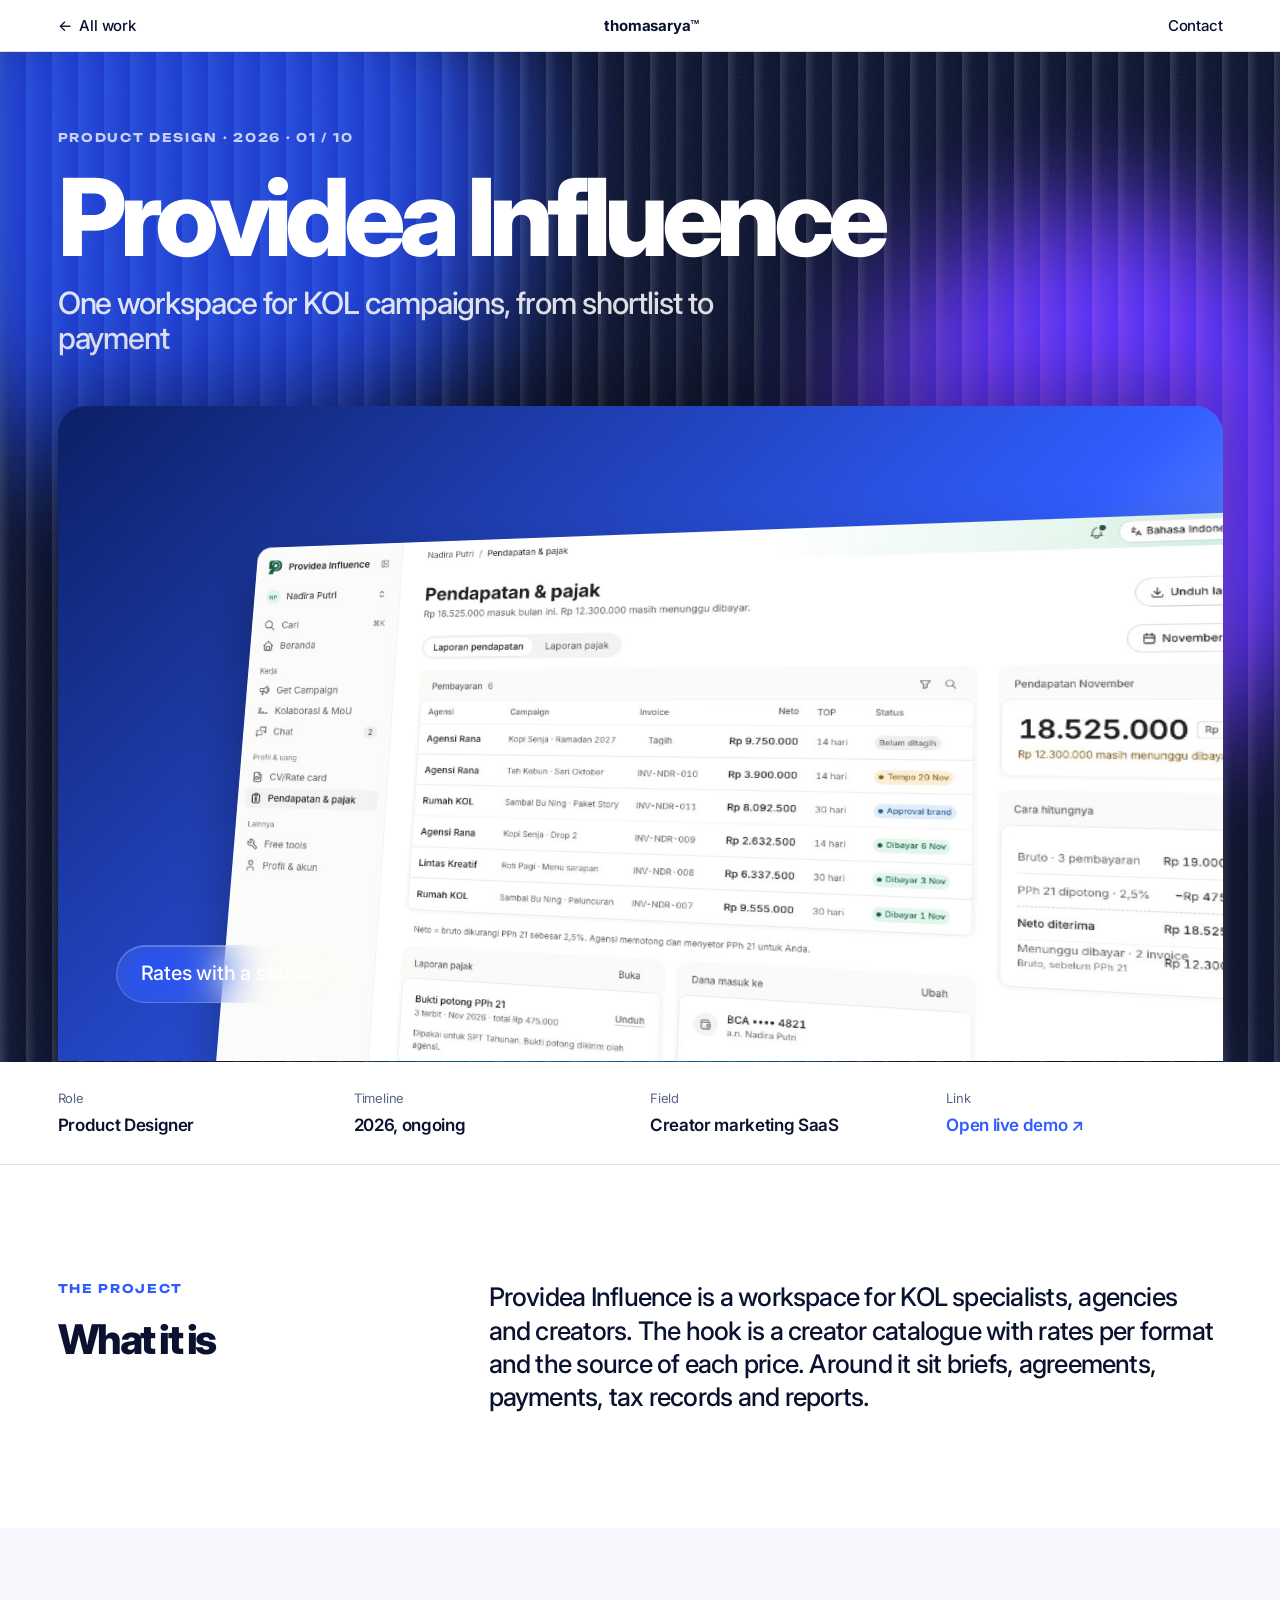
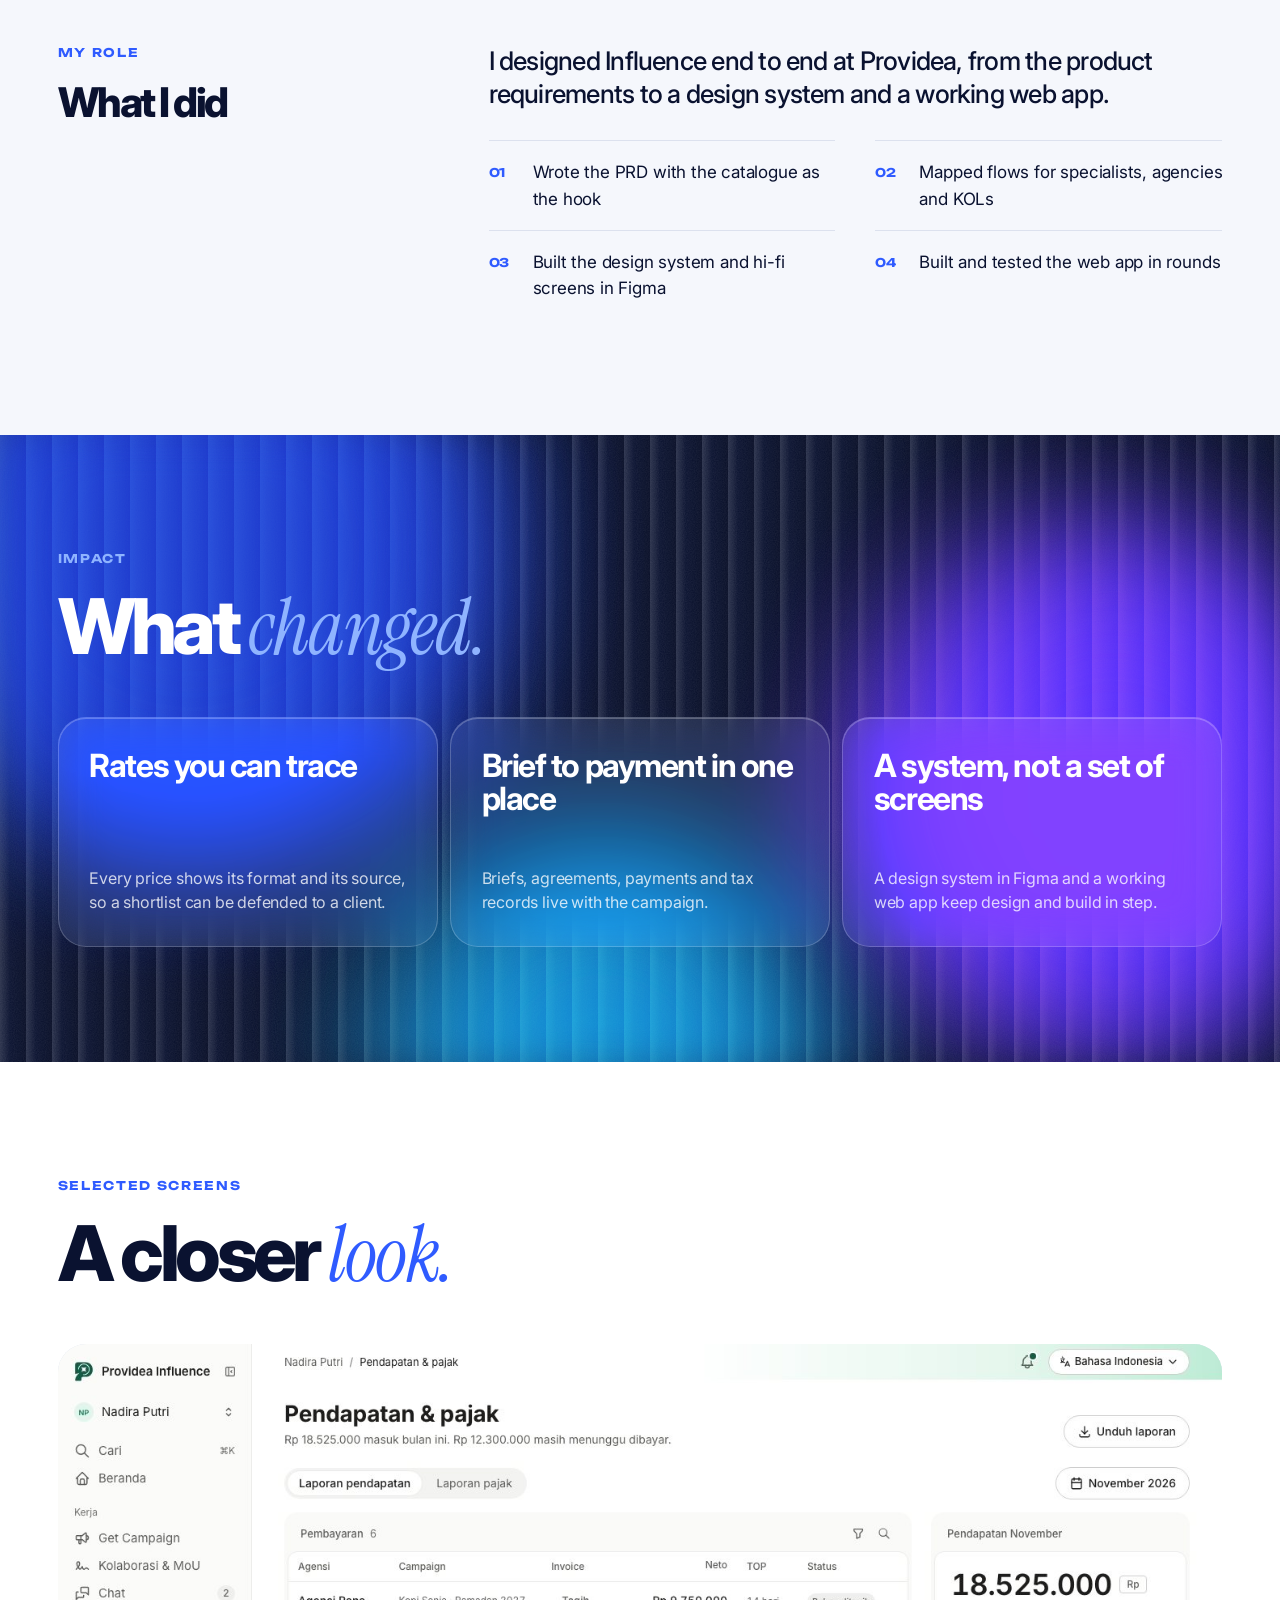
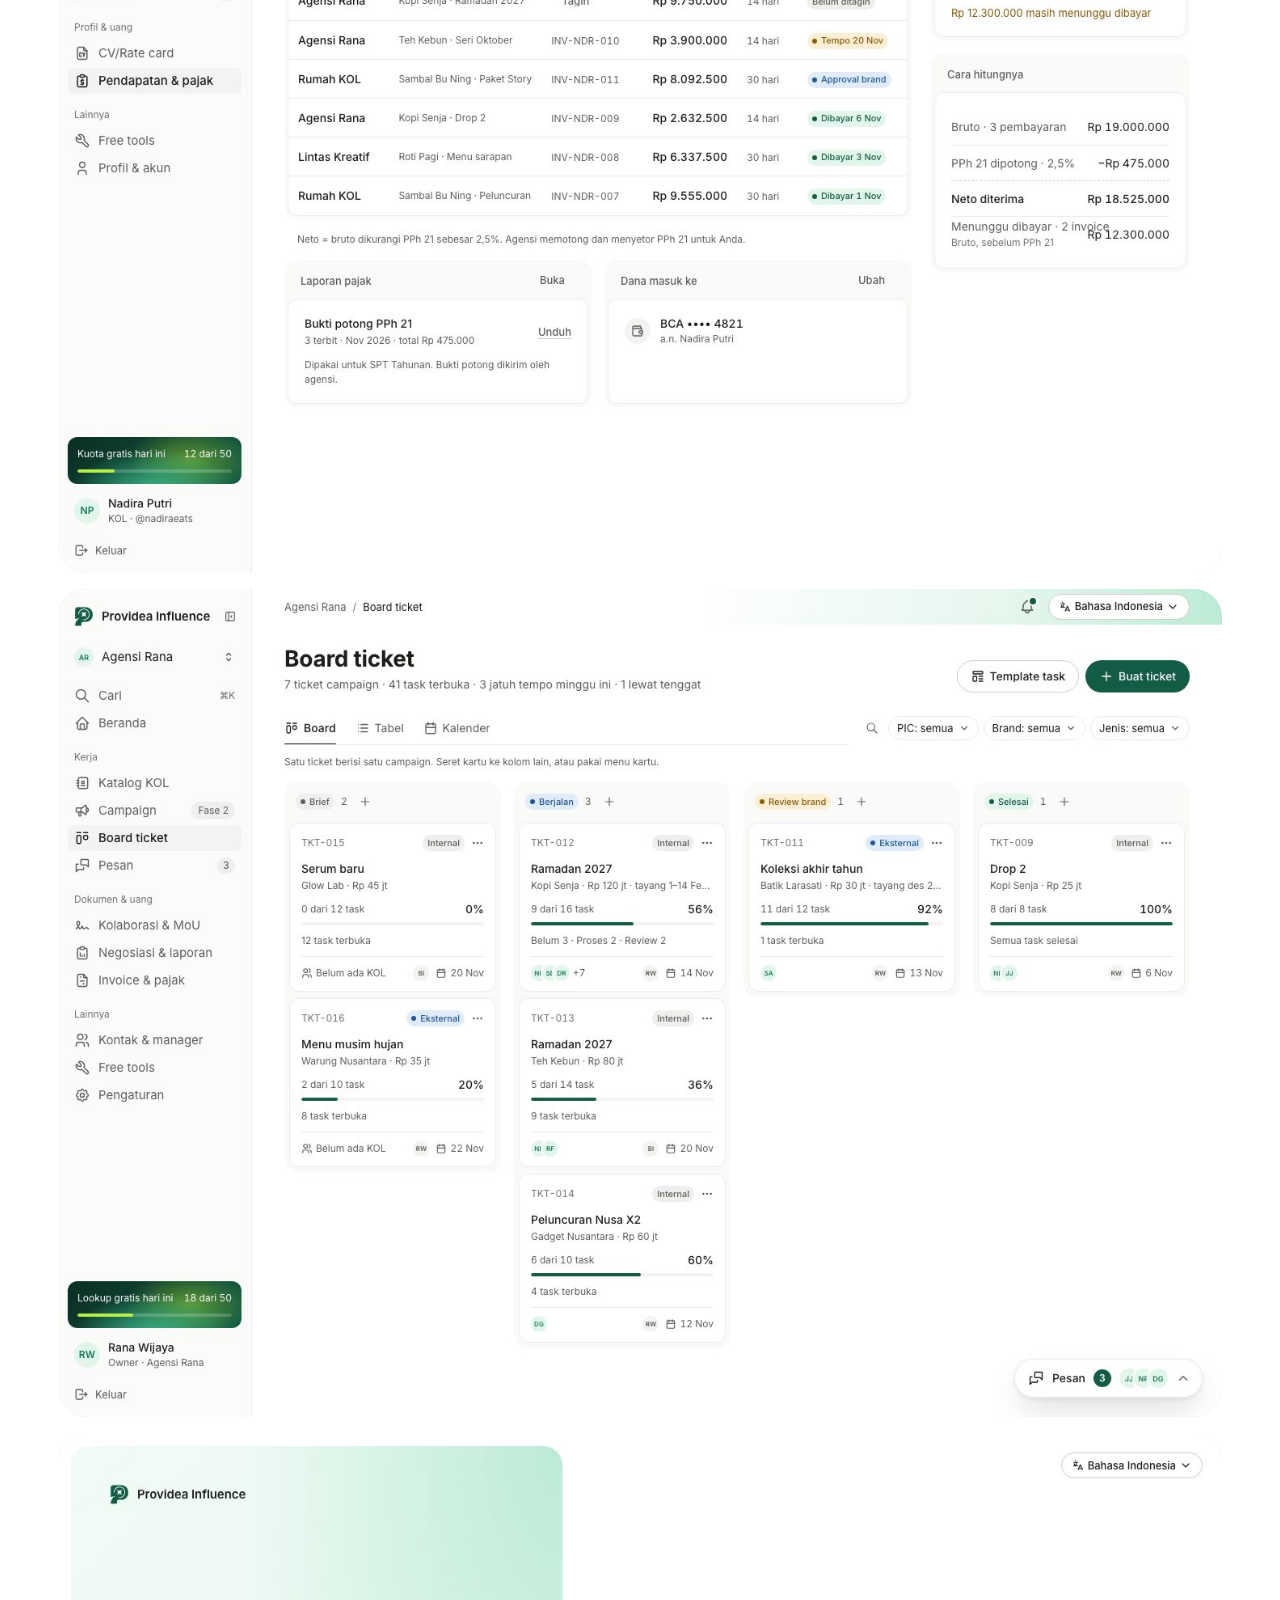
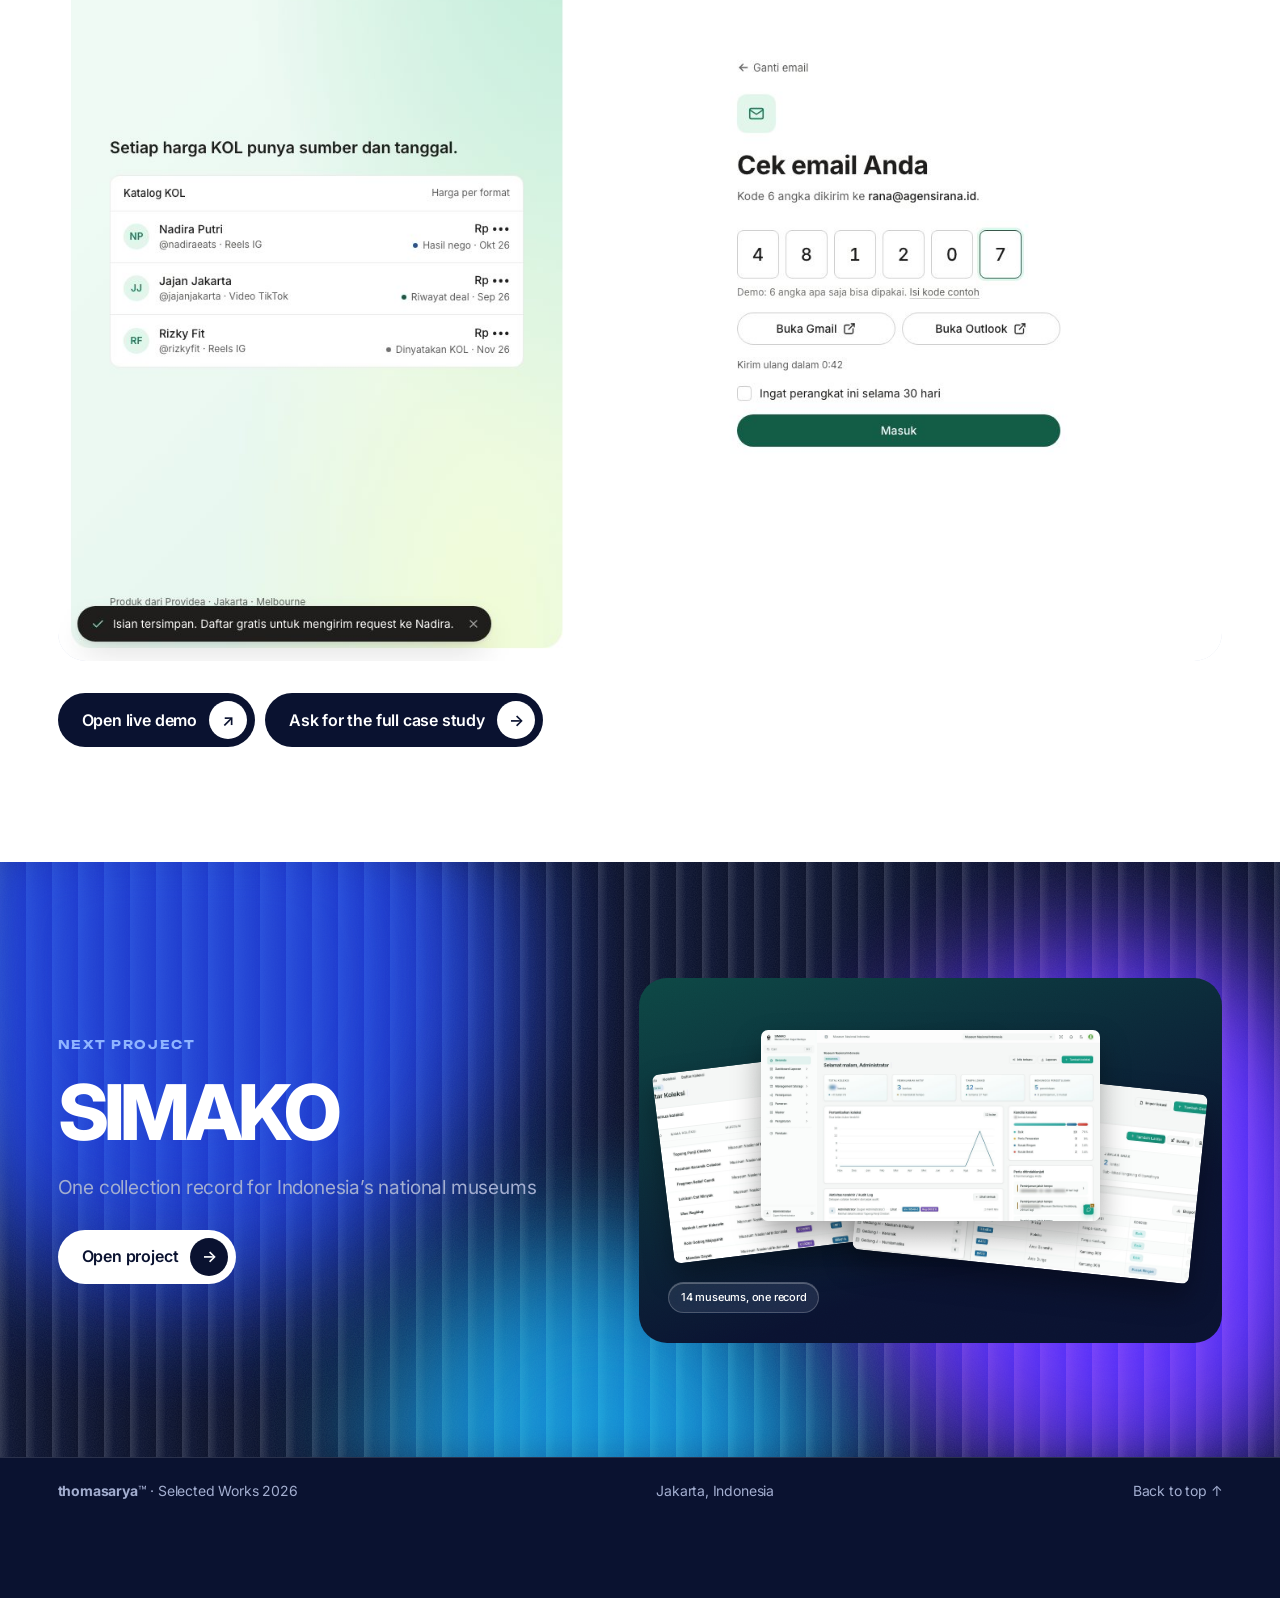
==== work.html @ 13732e6b "Navy theme, project pages, covers, list previews, PDF CV Co-Authored-By: Claude Fable 5.2 <noreply@a" ====
<!doctype html>
<html lang="en">
<head>
<meta charset="utf-8">
<meta name="viewport" content="width=device-width, initial-scale=1">
<title>Selected work · Thomas Arya</title>
<meta name="description" content="A project by Thomas Arya, product designer in Jakarta.">
<meta name="theme-color" content="#0A1230">
<link rel="preconnect" href="https://fonts.googleapis.com">
<link rel="preconnect" href="https://fonts.gstatic.com" crossorigin>
<link href="https://fonts.googleapis.com/css2?family=Inter:wght@400;500;600;700;800&family=Instrument+Serif:ital@0;1&family=Unbounded:wght@700&display=swap" rel="stylesheet">
<link rel="stylesheet" href="style.css">
</head>
<body>
<header class="pbar">
  <a href="index.html#work"><span aria-hidden="true">←</span> All work</a>
  <a href="index.html"><b>thomasarya</b>™</a>
  <a href="index.html#contact">Contact</a>
</header>
<main id="page"></main>
<footer class="footer">
  <span><b>thomasarya</b>™ · Selected Works 2026</span>
  <span>Jakarta, Indonesia</span>
  <a href="#">Back to top ↑</a>
</footer>
<script src="data.js"></script>
<script src="data2.js"></script>
<script src="shared.js"></script>
<script>
(() => {
  const D = window.DATA, { esc, cover, player, reveal, FX } = window.TA;
  const k = new URLSearchParams(location.search).get('k');
  let i = D.projects.findIndex((p) => p.id === k); if (i < 0) i = 0;
  const p = D.projects[i], n = D.projects[(i + 1) % D.projects.length];
  document.title = `${p.name} · Thomas Arya`;
  const mail = `mailto:aquinasarya@gmail.com?subject=${encodeURIComponent('Case study request: ' + p.name)}`;
  const shots = p.imgs.length
    ? `<div class="shots">${p.imgs.map((s, j) => `<figure class="reveal"><img src="img/${s}.jpg" alt="${esc(p.name)} screen ${j + 1}" loading="lazy"></figure>`).join('')}</div>`
    : `<div class="locked reveal"><p class="kick" style="margin:0">Under confidentiality</p><h3>Screens, flows and the design system are shared in a private walkthrough.</h3><p>This is client work. I can show the real modules, the information architecture before and after, and the component library on a call.</p><a class="btn btn-ink" href="${mail}"><span>Request a walkthrough</span><i aria-hidden="true">→</i></a></div>`;
  document.getElementById('page').innerHTML = `
  <section class="phero">${FX}
    <p class="kick" style="color:rgba(255,255,255,.75)">${esc(p.type)} · ${esc(p.year)} · ${String(i + 1).padStart(2, '0')} / ${D.projects.length}</p>
    <h1>${esc(p.name)}</h1>
    <p class="sub">${esc(p.sub)}</p>
    ${cover(p)}
  </section>
  <div class="pmeta">
    <div><small>Role</small><b>${esc(p.role)}</b></div>
    <div><small>Timeline</small><b>${esc(p.time)}</b></div>
    <div><small>Field</small><b>${esc(p.field)}</b></div>
    <div><small>Link</small><b>${p.url ? `<a href="${esc(p.url)}" target="_blank" rel="noopener">${esc(p.cta)} ↗</a>` : `<a href="${mail}">Case study on request</a>`}</b></div>
  </div>
  <section class="section"><div class="pgrid">
    <div><p class="kick">The project</p><h2>What it is</h2></div>
    <div class="reveal"><p class="plead">${esc(p.about)}</p></div>
  </div></section>
  <section class="section tint"><div class="pgrid">
    <div><p class="kick">My role</p><h2>What I did</h2></div>
    <div class="reveal"><p class="plead">${esc(p.statement)}</p>
      <ol class="steps">${p.steps.map((s, j) => `<li><span>0${j + 1}</span>${esc(s)}</li>`).join('')}</ol></div>
  </div></section>
  <section class="section dark" style="overflow:hidden;isolation:isolate">${FX}
    <div class="section-head" style="position:relative;z-index:1"><p class="kick">Impact</p><h2>What <em>changed.</em></h2></div>
    <div class="impact">${p.impacts.map((x) => `<article class="glass reveal"><b>${esc(x[0])}</b><p>${esc(x[1])}</p></article>`).join('')}</div>
  </section>
  ${p.yt ? `<section class="section"><div class="section-head"><p class="kick">Video</p><h2>See it <em>in use.</em></h2></div><div class="reveal">${player(p.yt, p.ytStart)}</div></section>` : ''}
  <section class="section"${p.yt ? ' style="padding-top:0"' : ''}>
    <div class="section-head"><p class="kick">Selected screens</p><h2>A closer <em>look.</em></h2></div>
    ${shots}
    <div style="display:flex;gap:10px;flex-wrap:wrap;margin-top:32px">
      ${p.url ? `<a class="btn btn-ink" href="${esc(p.url)}" target="_blank" rel="noopener"><span>${esc(p.cta)}</span><i aria-hidden="true">↗</i></a>` : ''}
      <a class="btn btn-ink" href="${mail}"><span>Ask for the full case study</span><i aria-hidden="true">→</i></a>
    </div>
  </section>
  <section class="section dark" style="overflow:hidden;isolation:isolate">${FX}
    <div class="pnext">
      <div><p class="kick">Next project</p><h2>${esc(n.name)}</h2><p class="section-sub" style="margin:0 0 28px">${esc(n.sub)}</p>
        <a class="btn" href="work.html?k=${n.id}"><span>Open project</span><i aria-hidden="true">→</i></a></div>
      <a href="work.html?k=${n.id}" aria-label="${esc(n.name)}">${cover(n)}</a>
    </div>
  </section>`;
  reveal();
})();
</script>
</body>
</html>
---- style.css ----
:root{
  --navy:#0A1230; --navy2:#101B45; --navy3:#18265C; --blue:#2F5BFF; --sky:#8FB4FF;
  --white:#FFFFFF; --paper:#F5F7FC; --ink:#0A1230; --lime:#CDF545;
  --d1:#A3AED0; --d2:#6F7CA8; --l2:#59648A; --line:rgba(255,255,255,.13); --line-l:#DCE1EE;
  --pad:clamp(16px,4.5vw,86px); --r:28px;
  --ease:cubic-bezier(.16,1,.3,1); --spring:cubic-bezier(.34,1.56,.64,1);
  --sans:"Inter",system-ui,-apple-system,"Segoe UI",sans-serif; --serif:"Instrument Serif",Georgia,serif; --cap:"Unbounded","Inter",sans-serif;
  --noise:url("data:image/svg+xml,%3Csvg xmlns='http://www.w3.org/2000/svg' width='220' height='220'%3E%3Cfilter id='n'%3E%3CfeTurbulence type='fractalNoise' baseFrequency='.9' numOctaves='2' stitchTiles='stitch'/%3E%3CfeColorMatrix values='0 0 0 0 1 0 0 0 0 1 0 0 0 0 1 0 0 0 .55 0'/%3E%3C/filter%3E%3Crect width='100%25' height='100%25' filter='url(%23n)'/%3E%3C/svg%3E");
  --reed:linear-gradient(90deg,rgba(255,255,255,.13) 0,rgba(255,255,255,0) 38%,rgba(0,0,0,.16) 100%);
}
*{box-sizing:border-box}
html{scroll-behavior:smooth;-webkit-text-size-adjust:100%}
body{margin:0;background:var(--white);color:var(--ink);font:400 17px/1.55 var(--sans);letter-spacing:-.011em;-webkit-font-smoothing:antialiased;overflow-x:hidden}
body.is-loading{overflow:hidden}
img,video{display:block;max-width:100%}
a{color:inherit;text-decoration:none}
em{font-family:var(--serif);font-style:italic;font-weight:400;letter-spacing:-.01em}
h1,h2,h3,p{margin:0}
button{font:inherit;color:inherit}
:focus-visible{outline:2px solid var(--blue);outline-offset:3px;border-radius:6px}
.dark :focus-visible{outline-color:var(--white)}
.kick{font-family:var(--cap);font-weight:700;font-size:12px;letter-spacing:.14em;text-transform:uppercase;color:var(--blue);margin-bottom:20px}
.dark .kick{color:var(--sky)}

/* texture: gradient light, reeded glass, grain */
.fx{position:absolute;inset:0;overflow:hidden;pointer-events:none;z-index:0}
.fx i{position:absolute;border-radius:50%;filter:blur(70px);opacity:.9;animation:drift 18s ease-in-out infinite alternate}
.fx i:nth-child(1){width:46vw;height:46vw;left:-8vw;top:-14vw;background:#2447D8}
.fx i:nth-child(2){width:38vw;height:38vw;right:-6vw;top:18%;background:#6C3BFF;animation-duration:23s;animation-direction:alternate-reverse}
.fx i:nth-child(3){width:34vw;height:34vw;left:30%;bottom:-18vw;background:#19B6FF;opacity:.55;animation-duration:27s}
.fx::before{content:"";position:absolute;inset:0;z-index:1;background:var(--reed);background-size:26px 100%;backdrop-filter:blur(18px);-webkit-backdrop-filter:blur(18px);mix-blend-mode:overlay}
.fx::after{content:"";position:absolute;inset:0;z-index:2;background:var(--noise);opacity:.16;mix-blend-mode:soft-light}
@keyframes drift{to{transform:translate(6vw,4vw) scale(1.15)}}
.glass{background:rgba(255,255,255,.09);backdrop-filter:blur(22px) saturate(1.5);-webkit-backdrop-filter:blur(22px) saturate(1.5);border:1px solid rgba(255,255,255,.2);box-shadow:inset 0 1px 0 rgba(255,255,255,.25)}

/* loader */
.loader{position:fixed;inset:0;z-index:100;background:var(--navy);color:var(--white);display:grid;place-content:center;justify-items:center;gap:26px;transition:opacity .6s var(--ease),transform .9s var(--ease)}
.loader.out{opacity:0;transform:scale(1.04);pointer-events:none}
.loader canvas{width:min(92vw,900px);height:auto;display:block}
.loader-bar{width:min(60vw,260px);height:9px;border-radius:99px;background:rgba(255,255,255,.1);overflow:hidden}
.loader-bar i{display:block;height:100%;width:0;border-radius:99px;background-color:var(--lime);background-image:repeating-linear-gradient(135deg,rgba(10,18,48,.85) 0,rgba(10,18,48,.85) 2px,transparent 2px,transparent 6px);background-size:17px 17px;animation:fill 1.9s .2s var(--ease) forwards,stripes .6s linear infinite}
.loader-status{font-family:var(--cap);font-weight:700;font-size:11px;letter-spacing:.16em;text-transform:uppercase;color:var(--d1)}
@keyframes fill{to{width:100%}}
@keyframes stripes{to{background-position:17px 0}}

/* top bar + dock */
.topbar{position:absolute;top:0;left:0;right:0;z-index:5;display:flex;justify-content:space-between;align-items:center;gap:16px;padding:26px var(--pad);font-size:15px;color:var(--white)}
.topbar-link{border-bottom:1px solid rgba(255,255,255,.35)}
.dock{position:fixed;left:50%;bottom:22px;z-index:20;display:flex;gap:2px;padding:6px;border-radius:999px;background:rgba(10,18,48,.72);backdrop-filter:blur(18px) saturate(1.4);-webkit-backdrop-filter:blur(18px) saturate(1.4);border:1px solid rgba(255,255,255,.14);transform:translate(-50%,140%);transition:transform .6s var(--ease);max-width:calc(100vw - 24px)}
.dock.show{transform:translate(-50%,0)}
.dock a{color:var(--white);font-size:14px;font-weight:500;padding:10px 15px;border-radius:999px;white-space:nowrap;transition:background .25s}
.dock a:hover{background:rgba(255,255,255,.14)}
.dock .dock-cta{background:var(--white);color:var(--navy)}

/* hero */
.hero{position:relative;min-height:min(100svh,1100px);background:var(--navy);color:var(--white);display:flex;flex-direction:column;align-items:center;justify-content:center;text-align:center;padding:120px var(--pad) 110px;overflow:hidden;isolation:isolate}
.hero>*:not(.fx){position:relative;z-index:1}
.hero-kicker{font-family:var(--cap);font-weight:700;font-size:12px;letter-spacing:.16em;text-transform:uppercase;color:rgba(255,255,255,.75);margin-bottom:clamp(40px,5vw,72px)}
.hero-title{display:flex;flex-direction:column;align-items:center;font-weight:400;line-height:.92}
.hero-name{font-size:clamp(44px,10.5vw,200px);font-weight:400;color:rgba(255,255,255,.62);letter-spacing:-.06em;display:flex;align-items:center;justify-content:center;gap:.16em}
.hero-last{font-weight:800;color:var(--white)}
.hero-role{font-size:clamp(34px,8.6vw,168px);font-weight:800;letter-spacing:-.065em;margin-top:.1em;white-space:nowrap}
.idcard{position:relative;z-index:3;flex:none;display:block;width:1.18em;margin:-.42em -.1em -.5em;padding:.045em .045em 0;background:var(--white);color:var(--ink);border-radius:.1em;box-shadow:0 .14em .3em rgba(3,8,30,.55);transform:rotate(-8deg);transition:transform .7s var(--spring);cursor:grab;touch-action:none;user-select:none;text-align:left}
.idcard:hover{transform:rotate(5deg) scale(1.05)}
.idcard.drag{transition:none;cursor:grabbing}
.idcard img{width:100%;height:auto;aspect-ratio:1/1.02;object-fit:cover;border-radius:.065em;pointer-events:none}
.idcap{letter-spacing:0;display:flex;justify-content:space-between;align-items:center;padding:.05em .03em .06em;line-height:1.25}
.idcard b{letter-spacing:-.2px;display:block;font-size:max(10px,.085em);font-weight:600} .idcard small{display:block;font-size:max(8px,.06em);color:var(--l2);font-weight:400}
.idcap i{width:max(6px,.05em);height:max(6px,.05em);border-radius:50%;background:var(--blue)}
.hero-lead{font-size:clamp(19px,2vw,30px);font-weight:500;letter-spacing:-.03em;margin:34px 0 30px;max-width:22em}
.btn{display:inline-flex;align-items:center;gap:12px;padding:8px 8px 8px 24px;border-radius:999px;background:var(--white);color:var(--navy);font-weight:600;font-size:16px;border:0;cursor:pointer;transition:transform .4s var(--spring);white-space:nowrap}
.btn i{display:grid;place-items:center;width:38px;height:38px;border-radius:50%;background:var(--navy);color:var(--white);font-style:normal;transition:transform .4s var(--spring),background .3s}
.btn:hover{transform:scale(1.03)} .btn:hover i{transform:rotate(-12deg) scale(1.08);background:var(--blue)}
.btn:active{transform:scale(.97)}
.btn-ink{background:var(--navy);color:var(--white)} .btn-ink i{background:var(--white);color:var(--navy)} .btn-ink:hover i{color:var(--white)}
.btn-ghost{background:rgba(255,255,255,.1);color:var(--white);box-shadow:inset 0 0 0 1px rgba(255,255,255,.35);backdrop-filter:blur(12px);-webkit-backdrop-filter:blur(12px)} .btn-ghost i{background:var(--white);color:var(--navy)} .btn-ghost:hover i{color:var(--white)}

/* marquee */
.marquee{background:var(--navy);color:var(--d1);border-top:1px solid var(--line);padding:22px 0;overflow:hidden}
.marquee-track{display:flex;gap:56px;width:max-content;animation:slide 48s linear infinite;font-size:20px;font-weight:700;letter-spacing:-.04em;white-space:nowrap}
.marquee:hover .marquee-track{animation-play-state:paused}
@keyframes slide{to{transform:translateX(-50%)}}

/* sections */
.section{position:relative;padding:clamp(72px,9vw,140px) var(--pad)}
.dark{background:var(--navy);color:var(--white)}
.tint{background:var(--paper)}
.section-head{max-width:1100px;margin-bottom:clamp(32px,4vw,60px)}
.section-head.split{display:grid;grid-template-columns:1.2fr 1fr;gap:40px;align-items:end;max-width:none}
h2{font-size:clamp(38px,6vw,92px);font-weight:800;letter-spacing:-.06em;line-height:.98}
h2 em{font-weight:400;letter-spacing:-.02em;color:var(--blue)} .dark h2 em{color:var(--sky)}
.section-sub{font-size:clamp(17px,1.5vw,23px);color:var(--l2);max-width:34em;margin-top:20px;line-height:1.45}
.dark .section-sub{color:var(--d1)}

/* bento */
.bento{display:grid;grid-template-columns:repeat(12,1fr);gap:12px}
.tile{border-radius:var(--r);padding:clamp(22px,2.6vw,40px);display:flex;flex-direction:column;gap:18px;min-height:340px;overflow:hidden;position:relative;isolation:isolate}
.tile>*:not(.fx){position:relative;z-index:1}
.t-a{grid-column:span 7} .t-b{grid-column:span 5} .t-c{grid-column:span 7} .t-d{grid-column:span 5}
.tile-dark{background:var(--navy);color:var(--white)} .tile-paper{background:var(--paper);box-shadow:inset 0 0 0 1px var(--line-l)}
.tile-fx{background:var(--navy2);color:var(--white)}
.tile-label{font-family:var(--cap);font-size:11px;font-weight:700;letter-spacing:.14em;text-transform:uppercase;color:var(--sky)} .tile-paper .tile-label{color:var(--blue)}
.tile-lead{font-size:clamp(24px,2.6vw,40px);font-weight:600;letter-spacing:-.04em;line-height:1.08}
.tile-paper p:not(.tile-label){color:var(--l2);font-size:clamp(16px,1.25vw,19px);max-width:46em}
.stats{display:grid;grid-template-columns:repeat(3,1fr);gap:16px;margin-top:auto;border-top:1px solid var(--line);padding-top:22px}
.stats b{display:block;font-size:clamp(34px,4vw,64px);font-weight:800;letter-spacing:-.06em;line-height:1} .stats span{font-size:14px;color:var(--d1);line-height:1.35;display:block;margin-top:8px}
.tools{display:flex;flex-wrap:wrap;gap:8px;margin-top:auto}
.tools span{font-size:14px;font-weight:500;padding:9px 15px;border-radius:999px}
.cv-actions{display:flex;gap:10px;flex-wrap:wrap;margin-top:auto}

/* covers */
.cov{position:relative;overflow:hidden;border-radius:var(--r);aspect-ratio:16/10;container-type:inline-size;background:var(--bg,var(--navy2));color:#fff;isolation:isolate}
.cov::after{content:"";position:absolute;inset:0;background:var(--noise);opacity:.12;mix-blend-mode:soft-light;pointer-events:none;z-index:9}
.cov img{position:absolute;object-fit:cover;box-shadow:0 2.4cqw 5cqw rgba(0,0,0,.35);border-radius:1.2cqw;transition:transform 1.1s var(--ease)}
.cov .w{position:absolute;font-weight:800;letter-spacing:-.06em;line-height:.9}
.cov .chip{z-index:3;position:absolute;font-size:max(11px,1.7cqw);font-weight:500;padding:1.1cqw 2cqw;border-radius:99px;white-space:nowrap}
.c-influence{--bg:linear-gradient(135deg,#0B1E63,#2F5BFF 62%,#A9C4FF)}
.c-influence img{width:78cqw;left:15cqw;top:11cqw;aspect-ratio:1440/1024;transform:perspective(1400px) rotateY(-18deg) rotateX(9deg) rotate(2deg);transform-origin:left center}
.c-influence .chip{left:5cqw;bottom:5cqw}
.c-simako{--bg:linear-gradient(160deg,#0D4744,#0A1230 70%)}
.c-simako img{width:58cqw;aspect-ratio:16/9;top:13cqw}
.c-simako img:nth-child(1){left:4cqw;transform:rotate(-7deg)} .c-simako img:nth-child(2){left:38cqw;top:17cqw;transform:rotate(6deg)} .c-simako img:nth-child(3){left:21cqw;top:9cqw}
.c-simako .chip{left:5cqw;bottom:5cqw}
.c-avp{--bg:repeating-linear-gradient(135deg,rgba(255,255,255,.05) 0 2px,transparent 2px 14px),linear-gradient(140deg,#0A1230,#18265C)}
.c-avp .w{font-size:40cqw;left:4cqw;bottom:-3cqw;color:transparent;-webkit-text-stroke:.35cqw rgba(255,255,255,.9)}
.c-avp .mods{position:absolute;right:5cqw;top:6cqw;display:grid;gap:1.2cqw;justify-items:end}
.c-avp .mods span{position:static} .c-avp .lock{left:5cqw;top:6cqw}
.c-jalana{--bg:#07080F}
.c-jalana img{inset:0;width:100%;height:100%;border-radius:0;object-position:50% 78%;transform:scale(1.55);transform-origin:50% 70%;box-shadow:none}
.c-jalana::before{content:"";position:absolute;inset:0;z-index:1;background:linear-gradient(180deg,#07080F 8%,rgba(7,8,15,0) 55%)}
.c-jalana .w{z-index:2;left:5cqw;top:4cqw;font:400 italic 19cqw/1 var(--serif);letter-spacing:-.02em}
.c-abhitek{--bg:#F6C61A;color:#151203}
.c-abhitek img:nth-child(1){width:62cqw;aspect-ratio:1520/1080;left:5cqw;top:10cqw;transform:rotate(-3deg)}
.c-abhitek img:nth-child(2){width:21cqw;aspect-ratio:738/1600;right:7cqw;top:6cqw;border-radius:2.6cqw;border:.7cqw solid #151203;transform:rotate(5deg)}
.c-abhitek .chip{left:5cqw;bottom:4.5cqw;background:#151203;color:#F6C61A}
.c-muaraapp{--bg:radial-gradient(circle at 50% 55%,#6B3BFF,#1A0B4A 70%)}
.c-muaraapp .ring{position:absolute;left:50%;top:55%;border:1px solid rgba(255,255,255,.22);border-radius:50%;transform:translate(-50%,-50%)}
.c-muaraapp img{width:66cqw;aspect-ratio:16/10;left:17cqw;top:11cqw;border:1cqw solid #0D0822;border-radius:3cqw;transform:rotate(-5deg)}
.c-repatriasi{--bg:radial-gradient(circle at 30% 20%,#A5311B,#2B0A06 75%)}
.c-repatriasi img{width:36cqw;aspect-ratio:1/1;border:1.3cqw solid #F7F1E6;border-bottom-width:5cqw;border-radius:.6cqw}
.c-repatriasi img:nth-child(1){left:6cqw;top:6cqw;transform:rotate(-8deg)} .c-repatriasi img:nth-child(2){left:57cqw;top:5cqw;transform:rotate(7deg)} .c-repatriasi img:nth-child(3){left:32cqw;top:12cqw;transform:rotate(-1deg);z-index:2}
.c-repatriasi .w{z-index:3;left:5cqw;bottom:3.5cqw;font:400 italic 13cqw/1 var(--serif);letter-spacing:-.02em;text-shadow:0 .6cqw 2cqw rgba(0,0,0,.5)}
.c-vinfast{--bg:radial-gradient(circle at 78% 50%,#2F6BFF,#0A1230 62%)}
.c-vinfast img{width:56cqw;height:56cqw;border-radius:50%;right:-4cqw;top:3.5cqw;border:.8cqw solid rgba(255,255,255,.85)}
.c-vinfast .w{left:5cqw;top:6cqw;font-size:11cqw}
.c-vinfast .sw{position:absolute;left:5cqw;bottom:6cqw;display:flex;gap:1.4cqw}
.c-vinfast .sw i{width:4.6cqw;height:4.6cqw;border-radius:50%;border:.4cqw solid rgba(255,255,255,.8)}
.c-roster{--bg:linear-gradient(rgba(255,255,255,.06) 1px,transparent 1px) 0 0/100% 6cqw,linear-gradient(90deg,rgba(255,255,255,.06) 1px,transparent 1px) 0 0/6cqw 100%,#0B1A55}
.c-roster img{width:84cqw;aspect-ratio:16/9;left:8cqw;top:19cqw;border-radius:2cqw 2cqw 0 0;object-position:60% 50%}
.c-roster .flow{position:absolute;left:8cqw;top:6cqw;display:flex;gap:1.4cqw;align-items:center;font-size:max(11px,1.8cqw);color:rgba(255,255,255,.7)}
.c-roster .flow span{position:static}
.c-casanira{--bg:#E8E0D2;color:#2A241B}
.c-casanira .w{left:5cqw;top:7cqw;font:400 12cqw/.95 var(--serif);letter-spacing:-.02em}
.c-casanira img{width:44cqw;aspect-ratio:4/5;right:6cqw;top:6cqw;border-radius:0;border:1.2cqw solid #FBF8F2;box-shadow:0 2cqw 4cqw rgba(60,40,10,.25)}
.c-casanira .cap{position:absolute;left:5cqw;bottom:6cqw;font-size:max(11px,1.7cqw);letter-spacing:.14em;text-transform:uppercase;border-top:1px solid #2A241B;padding-top:1.4cqw;width:34cqw}

/* work grid */
.work{display:grid;grid-template-columns:repeat(12,1fr);gap:clamp(28px,3vw,44px) 20px}
.wcard{grid-column:span 6;display:flex;flex-direction:column;gap:16px}
.wcard .cov{aspect-ratio:auto;height:clamp(240px,32vw,520px)}
.wcard:nth-child(4n+1),.wcard:nth-child(4n){grid-column:span 7} .wcard:nth-child(4n+2),.wcard:nth-child(4n+3){grid-column:span 5}
.wcard:hover .cov img{transform:var(--h,scale(1.04))}
.c-influence img{--h:perspective(1400px) rotateY(-10deg) rotateX(5deg) rotate(1deg)}
.c-simako img:nth-child(1){--h:rotate(-11deg) translateX(-2cqw)} .c-simako img:nth-child(2){--h:rotate(10deg) translateX(2cqw)} .c-simako img:nth-child(3){--h:translateY(-1.5cqw)}
.c-jalana img{--h:scale(1.7)} .c-abhitek img:nth-child(1){--h:rotate(-1deg)} .c-abhitek img:nth-child(2){--h:rotate(9deg) translateY(-1cqw)}
.c-muaraapp img{--h:rotate(0deg) scale(1.04)} .c-repatriasi img:nth-child(1){--h:rotate(-13deg) translateX(-2cqw)} .c-repatriasi img:nth-child(2){--h:rotate(12deg) translateX(2cqw)} .c-repatriasi img:nth-child(3){--h:rotate(2deg) translateY(-1.5cqw)}
.c-vinfast img{--h:scale(1.06) rotate(4deg)} .c-roster img{--h:translateY(-2cqw)} .c-casanira img{--h:rotate(-2deg) scale(1.03)}
.wtag{position:absolute;top:16px;right:16px;z-index:10;font-size:13px;font-weight:500;padding:7px 12px;border-radius:999px;color:#fff;background:rgba(10,18,48,.5);backdrop-filter:blur(12px);-webkit-backdrop-filter:blur(12px);border:1px solid rgba(255,255,255,.22)}
.wopen{position:absolute;right:16px;bottom:16px;z-index:10;width:48px;height:48px;border-radius:50%;background:var(--white);color:var(--navy);display:grid;place-items:center;font-size:20px;transform:scale(0);transition:transform .45s var(--spring)}
.wcard:hover .wopen,.wcard:focus-visible .wopen{transform:scale(1)}
.wmeta{display:flex;justify-content:space-between;gap:16px;align-items:baseline}
.wmeta h3{font-size:clamp(20px,1.9vw,28px);font-weight:600;letter-spacing:-.035em}
.wmeta span{font-size:14px;color:var(--d1);white-space:nowrap}
.wsub{color:var(--d1);font-size:16px;margin-top:-10px;max-width:34em}

/* services rows: nothing changes size on hover */
.rows>div{display:grid;grid-template-columns:60px max-content minmax(0,1fr) auto;gap:clamp(20px,3vw,56px);align-items:center;padding:30px 14px;margin:0 -14px;border-top:1px solid var(--line-l);border-radius:0;transition:background .35s}
.rows>div:last-child{border-bottom:1px solid var(--line-l)}
.rows>div:hover{background:var(--paper)}
.rows small{font-size:14px;color:var(--l2)} .rows h3{font-size:clamp(24px,2.6vw,38px);font-weight:700;letter-spacing:-.045em;white-space:nowrap;min-width:9.2em}
.rows p{color:var(--l2);font-size:16px;max-width:36em}
.pills{display:flex;gap:8px;flex-wrap:wrap;justify-content:flex-end}
.pills span{font-size:14px;font-weight:500;padding:8px 14px;border-radius:999px;background:var(--white);box-shadow:inset 0 0 0 1px var(--line-l);white-space:nowrap}

/* experience */
.xp{list-style:none;margin:0;padding:0;display:grid;grid-template-columns:1fr 1fr;gap:0 60px}
.xp li{display:grid;grid-template-columns:54px 1fr;gap:8px;padding:26px 0;border-top:1px solid var(--line-l)}
.xp .n{font-size:32px;color:#BFC8E2;letter-spacing:-.04em;line-height:1}
.xp small{font-size:14px;color:var(--l2)} .xp h3{font-size:clamp(18px,1.6vw,23px);font-weight:500;letter-spacing:-.03em;margin:4px 0 6px}
.xp h3 i{font-style:normal;color:var(--d2)} .xp h3 b{font-weight:700} .xp p{color:var(--l2);font-size:16px}

/* talk */
.talk{position:relative;z-index:1;display:grid;grid-template-columns:1fr 1.25fr;gap:clamp(28px,5vw,80px);align-items:center}
.talk .btn{margin-top:28px}
.player{border-radius:var(--r);overflow:hidden;aspect-ratio:16/9;background:#000;box-shadow:0 0 0 1px var(--line),0 30px 80px rgba(0,0,0,.4)}
.player button{all:unset;position:relative;display:block;width:100%;height:100%;cursor:pointer}
.player img{width:100%;height:100%;object-fit:cover;opacity:.8;transition:opacity .4s,transform 1s var(--ease)}
.player button:hover img{opacity:1;transform:scale(1.03)}
.player iframe{width:100%;height:100%;border:0;display:block}
.play{position:absolute;left:50%;top:50%;width:84px;height:84px;margin:-42px;border-radius:50%;background:var(--white);transition:transform .45s var(--spring)}
.play::after{content:"";position:absolute;left:34px;top:27px;border-left:22px solid var(--navy);border-top:15px solid transparent;border-bottom:15px solid transparent}
.player button:hover .play{transform:scale(1.1)}
.stamp{position:absolute;left:16px;bottom:16px;font-size:13px;font-weight:500;padding:8px 13px;border-radius:999px;background:rgba(10,18,48,.6);color:#fff;backdrop-filter:blur(12px);-webkit-backdrop-filter:blur(12px)}

/* more */
.more{display:grid;grid-template-columns:repeat(3,1fr);gap:40px 52px;align-items:start}
.more h3{font-family:var(--cap);font-size:11px;font-weight:700;letter-spacing:.14em;text-transform:uppercase;padding-bottom:14px;border-bottom:1px solid var(--ink)}
.more ul{list-style:none;margin:0;padding:0}
.more li>*{all:unset;box-sizing:border-box;display:flex;width:100%;justify-content:space-between;gap:14px;align-items:baseline;padding:12px 0;border-bottom:1px solid var(--line-l);cursor:pointer}
.more li>div{cursor:default}
.more b{font-weight:500;font-size:18px;letter-spacing:-.025em} .more small{font-size:14px;color:var(--l2);text-align:right}
.more a b::after{content:" ↗";color:var(--d2)} .more button b::after{content:" +";color:var(--blue)}
.more li>a:hover b,.more li>button:hover b{color:var(--blue)}
.more li>:focus-visible{outline:2px solid var(--blue);outline-offset:2px}
.more .extra{display:none} .more .open .extra{display:block}
.seemore{all:unset;display:inline-flex;align-items:center;gap:10px;margin-top:16px;font-size:15px;font-weight:600;cursor:pointer;color:var(--blue)}
.seemore svg{transition:transform .4s var(--spring)} .open .seemore svg{transform:rotate(180deg)}

/* closing */
.closing{position:relative;overflow:hidden;isolation:isolate;padding:clamp(80px,11vw,170px) var(--pad) clamp(60px,6vw,90px);background:var(--navy);color:var(--white)}
.closing>*:not(.fx){position:relative;z-index:1}
.closing-title{font-size:clamp(44px,11.6vw,230px);line-height:.95;letter-spacing:-.065em;font-weight:800}
.closing-title .l1,.closing-title .l2{display:flex;align-items:center;gap:.14em;flex-wrap:wrap}
.closing-title em{color:var(--white);font-size:1.02em;letter-spacing:-.03em;line-height:1.05}
.loop{display:inline-block;width:.82em;height:.82em;border-radius:50%;overflow:hidden;box-shadow:0 0 0 .028em var(--white);flex:none;transform:rotate(-6deg);transition:transform .6s var(--spring)}
.loop:hover{transform:rotate(4deg) scale(1.06)}
.loop video{width:100%;height:100%;object-fit:cover}
.closing-links{display:grid;grid-template-columns:repeat(4,1fr);gap:20px;margin-top:clamp(40px,6vw,90px);border-top:1px solid var(--line);padding-top:24px}
.closing-links a{font-size:clamp(16px,1.4vw,21px);font-weight:500;letter-spacing:-.025em;overflow-wrap:anywhere}
.closing-links small{display:block;font-size:13px;color:var(--d1);font-weight:400;margin-bottom:4px}
.closing-links a:hover{text-decoration:underline;text-underline-offset:5px}
.footer{display:flex;justify-content:space-between;gap:16px;flex-wrap:wrap;padding:22px var(--pad) 96px;font-size:14px;color:var(--d1);background:var(--navy);border-top:1px solid var(--line)}

/* dialogs */
.modal{border:0;padding:0;width:min(980px,calc(100vw - 24px));max-height:calc(100dvh - 24px);border-radius:var(--r);background:var(--white);color:var(--ink);overflow:auto;overscroll-behavior:contain}
.modal.wide{width:min(1240px,calc(100vw - 24px))}
.modal::backdrop{background:rgba(6,10,30,.62);backdrop-filter:blur(10px);-webkit-backdrop-filter:blur(10px)}
.modal[open]{animation:pop .5s var(--ease)}
@keyframes pop{from{opacity:0;transform:translateY(40px) scale(.98)}}
.modal-close{position:sticky;top:14px;float:right;margin:14px 14px -58px 0;z-index:2;width:44px;height:44px;border-radius:50%;border:0;background:var(--navy);color:var(--white);font-size:24px;line-height:1;cursor:pointer}
.snip{display:grid;grid-template-columns:1.05fr 1fr}
.snip-media{background:var(--navy2);min-height:320px;position:relative;overflow:hidden;isolation:isolate}
.snip-media img{position:absolute;inset:0;width:100%;height:100%;object-fit:cover}
.snip-media .ph{position:absolute;inset:0;z-index:1;display:flex;align-items:flex-end;padding:28px;color:#fff;font-size:clamp(28px,4vw,48px);font-weight:800;letter-spacing:-.05em;line-height:1}
.snip-body{padding:clamp(22px,3vw,40px);display:flex;flex-direction:column;gap:14px}
.snip-body h3{font-size:clamp(28px,3vw,42px);font-weight:800;letter-spacing:-.05em;line-height:1;padding-right:44px}
.snip-body p{color:var(--l2);font-size:16px}
.facts{list-style:none;margin:4px 0 0;padding:0;border-top:1px solid var(--line-l)}
.facts li{display:flex;justify-content:space-between;gap:16px;padding:10px 0;border-bottom:1px solid var(--line-l);font-size:15px}
.facts span{color:var(--l2)} .facts b{font-weight:600;text-align:right}
.snip-body .btn{align-self:flex-start;margin-top:auto}
.frame-wrap{padding:16px 16px 0}
.frame-wrap h3{font-size:22px;font-weight:700;letter-spacing:-.03em;padding:6px 60px 14px 8px}
.frame-wrap iframe{width:100%;height:min(74dvh,720px);border:0;border-radius:18px;background:var(--paper);display:block}
.frame-note{padding:12px 24px 20px;font-size:14px;color:var(--l2)}
.frame-note a{color:var(--blue);font-weight:600}

/* project page */
.pbar{position:sticky;top:0;z-index:20;display:flex;justify-content:space-between;align-items:center;gap:16px;padding:14px var(--pad);background:rgba(255,255,255,.78);backdrop-filter:blur(18px) saturate(1.4);-webkit-backdrop-filter:blur(18px) saturate(1.4);border-bottom:1px solid var(--line-l);font-size:15px;font-weight:500}
.pbar a:first-child{display:inline-flex;gap:8px;align-items:center}
.phero{position:relative;overflow:hidden;isolation:isolate;background:var(--navy);color:var(--white);padding:clamp(48px,6vw,96px) var(--pad) 0}
.phero>*:not(.fx){position:relative;z-index:1}
.phero h1{font-size:clamp(44px,8.4vw,150px);font-weight:800;letter-spacing:-.065em;line-height:.92}
.phero .sub{font-size:clamp(20px,2.4vw,36px);font-weight:500;letter-spacing:-.035em;line-height:1.15;margin-top:18px;max-width:22em;color:rgba(255,255,255,.86)}
.phero .cov{margin-top:clamp(32px,4vw,64px);border-radius:var(--r) var(--r) 0 0;aspect-ratio:16/9;box-shadow:0 -20px 80px rgba(0,0,0,.35)}
.pmeta{display:grid;grid-template-columns:repeat(4,1fr);gap:20px;padding:26px var(--pad);border-bottom:1px solid var(--line-l)}
.pmeta small{display:block;font-size:13px;color:var(--l2);margin-bottom:4px} .pmeta b{font-weight:600;font-size:17px;letter-spacing:-.02em}
.pmeta a{color:var(--blue)}
.pgrid{display:grid;grid-template-columns:minmax(0,.8fr) minmax(0,1.6fr);gap:clamp(24px,5vw,90px)}
.pgrid h2{font-size:clamp(28px,3.2vw,48px)}
.plead{font-size:clamp(20px,2vw,30px);font-weight:500;letter-spacing:-.03em;line-height:1.3}
.pgrid p+p{margin-top:18px} .pbody{color:var(--l2);font-size:18px}
.steps{list-style:none;margin:30px 0 0;padding:0;display:grid;grid-template-columns:1fr 1fr;gap:0 40px}
.steps li{display:grid;grid-template-columns:44px 1fr;padding:18px 0;border-top:1px solid var(--line-l);font-size:17px}
.steps span{font-family:var(--cap);font-weight:700;font-size:12px;color:var(--blue);padding-top:5px}
.impact{display:grid;grid-template-columns:repeat(3,1fr);gap:12px;position:relative;z-index:1}
.impact article{border-radius:var(--r);padding:clamp(22px,2.4vw,36px);min-height:230px;display:flex;flex-direction:column;justify-content:space-between;gap:28px}
.impact b{font-size:clamp(24px,2.5vw,38px);font-weight:700;letter-spacing:-.045em;line-height:1.05} .impact p{color:rgba(255,255,255,.78);font-size:16px}
.shots{display:grid;gap:16px}
.shots figure{margin:0;border-radius:var(--r);overflow:hidden;background:var(--paper);box-shadow:inset 0 0 0 1px var(--line-l)}
.shots img{width:100%}
.shots.two{grid-template-columns:1fr 1fr}
.locked{border-radius:var(--r);padding:clamp(28px,5vw,80px);background:var(--paper);box-shadow:inset 0 0 0 1px var(--line-l);display:grid;gap:18px;justify-items:start}
.locked h3{font-size:clamp(26px,3vw,44px);font-weight:800;letter-spacing:-.05em;line-height:1.02;max-width:16em}
.locked p{color:var(--l2);max-width:38em}
.pnext{display:grid;grid-template-columns:1fr 1.1fr;gap:clamp(24px,4vw,60px);align-items:center;position:relative;z-index:1}
.pnext h2{margin-bottom:24px}

.reveal{opacity:0;transform:translateY(28px);transition:opacity .9s var(--ease),transform .9s var(--ease)}
.reveal.in{opacity:1;transform:none}

@media (max-width:980px){
  .section-head.split,.talk,.snip,.pgrid,.pnext{grid-template-columns:1fr}
  .t-a,.t-b,.t-c,.t-d{grid-column:span 12}
  .wcard,.wcard:nth-child(n){grid-column:span 12}
  .rows>div{grid-template-columns:36px 1fr;gap:8px 12px} .rows h3{min-width:0} .rows p,.rows .pills{grid-column:2;justify-content:flex-start}
  .xp,.more,.steps,.impact,.shots.two{grid-template-columns:1fr}
  .closing-links,.pmeta{grid-template-columns:1fr 1fr}
  .snip-media{min-height:220px}
}
@media (max-width:560px){
  .stats{grid-template-columns:1fr 1fr} .dock a:not(.dock-cta):nth-child(n+4){display:none}
  .tile{min-height:280px} .topbar-link{font-size:13px}
  .idcap small{display:none} .idcard b{white-space:nowrap}
}
@media (prefers-reduced-motion:reduce){
  html{scroll-behavior:auto}
  *,*::before,*::after{animation-duration:.01ms!important;animation-iteration-count:1!important;transition-duration:.01ms!important}
  .reveal{opacity:1;transform:none} .marquee-track,.fx i{animation:none}
}
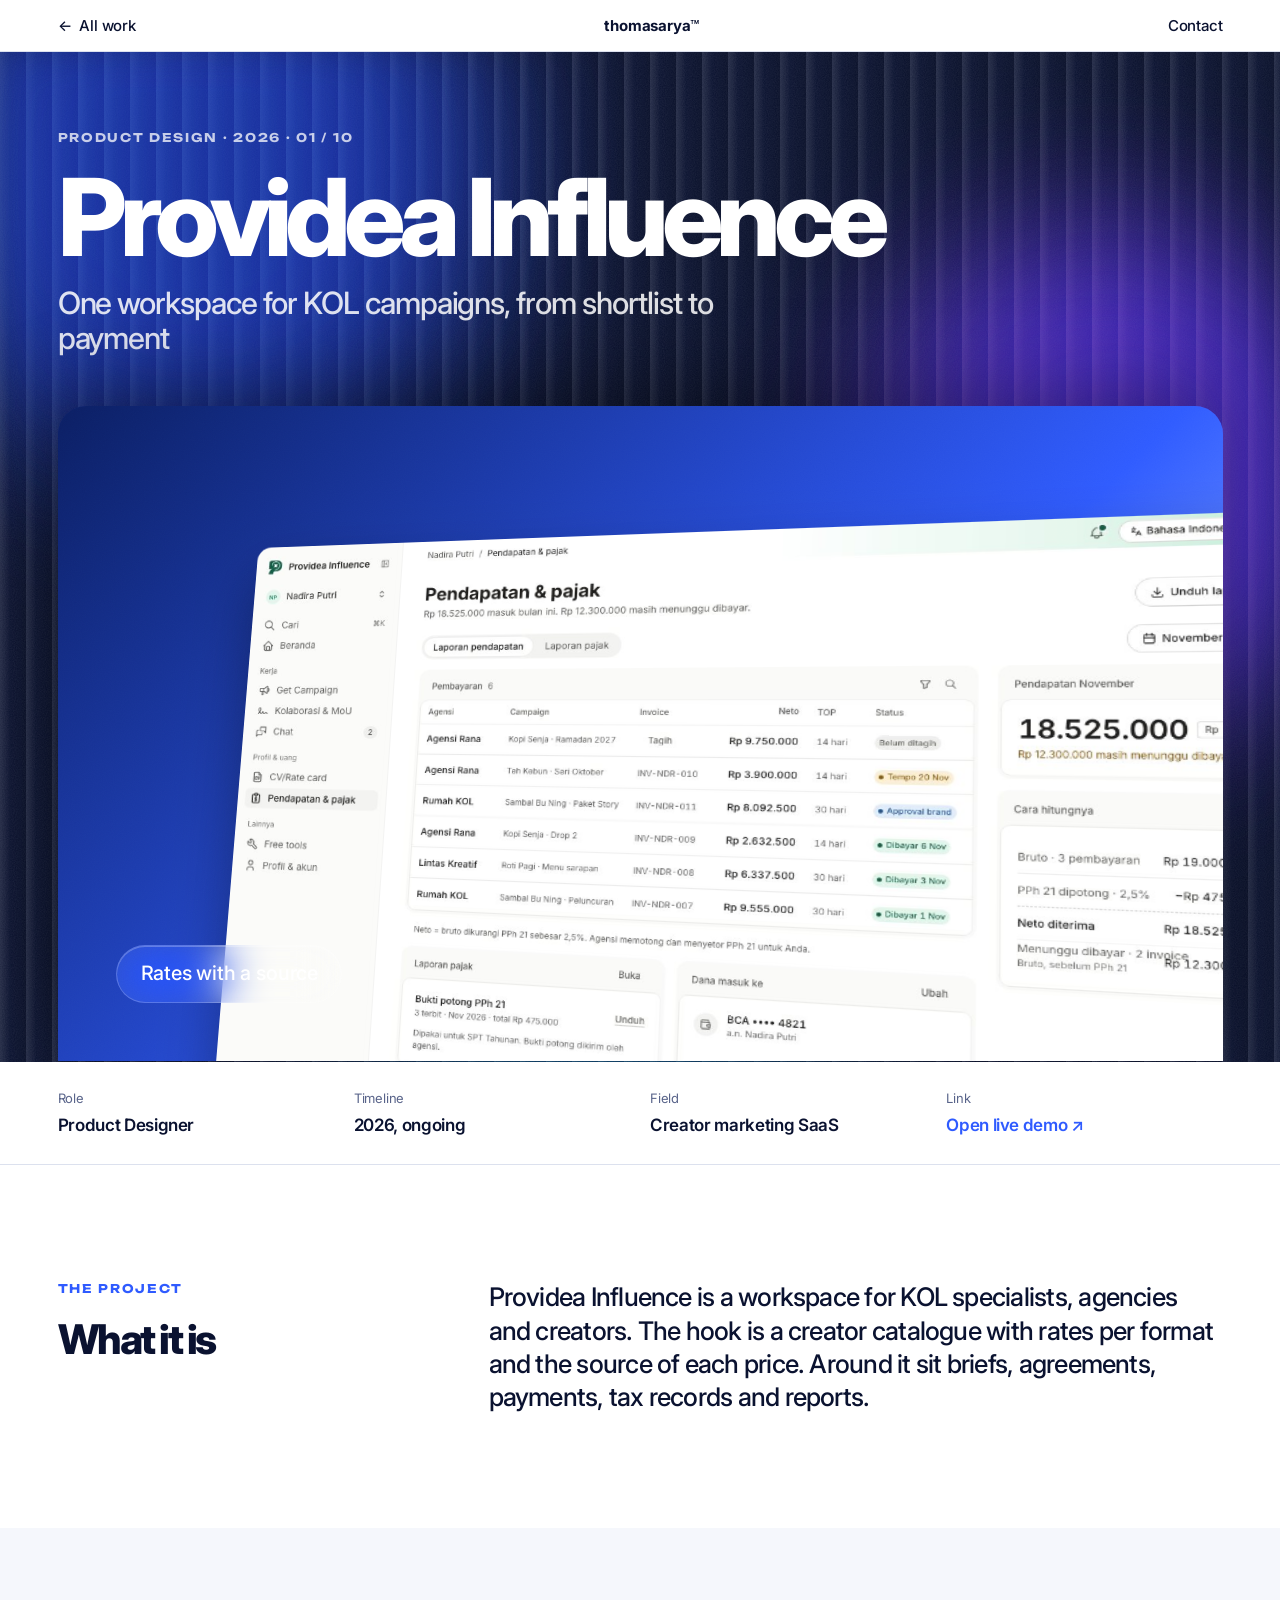
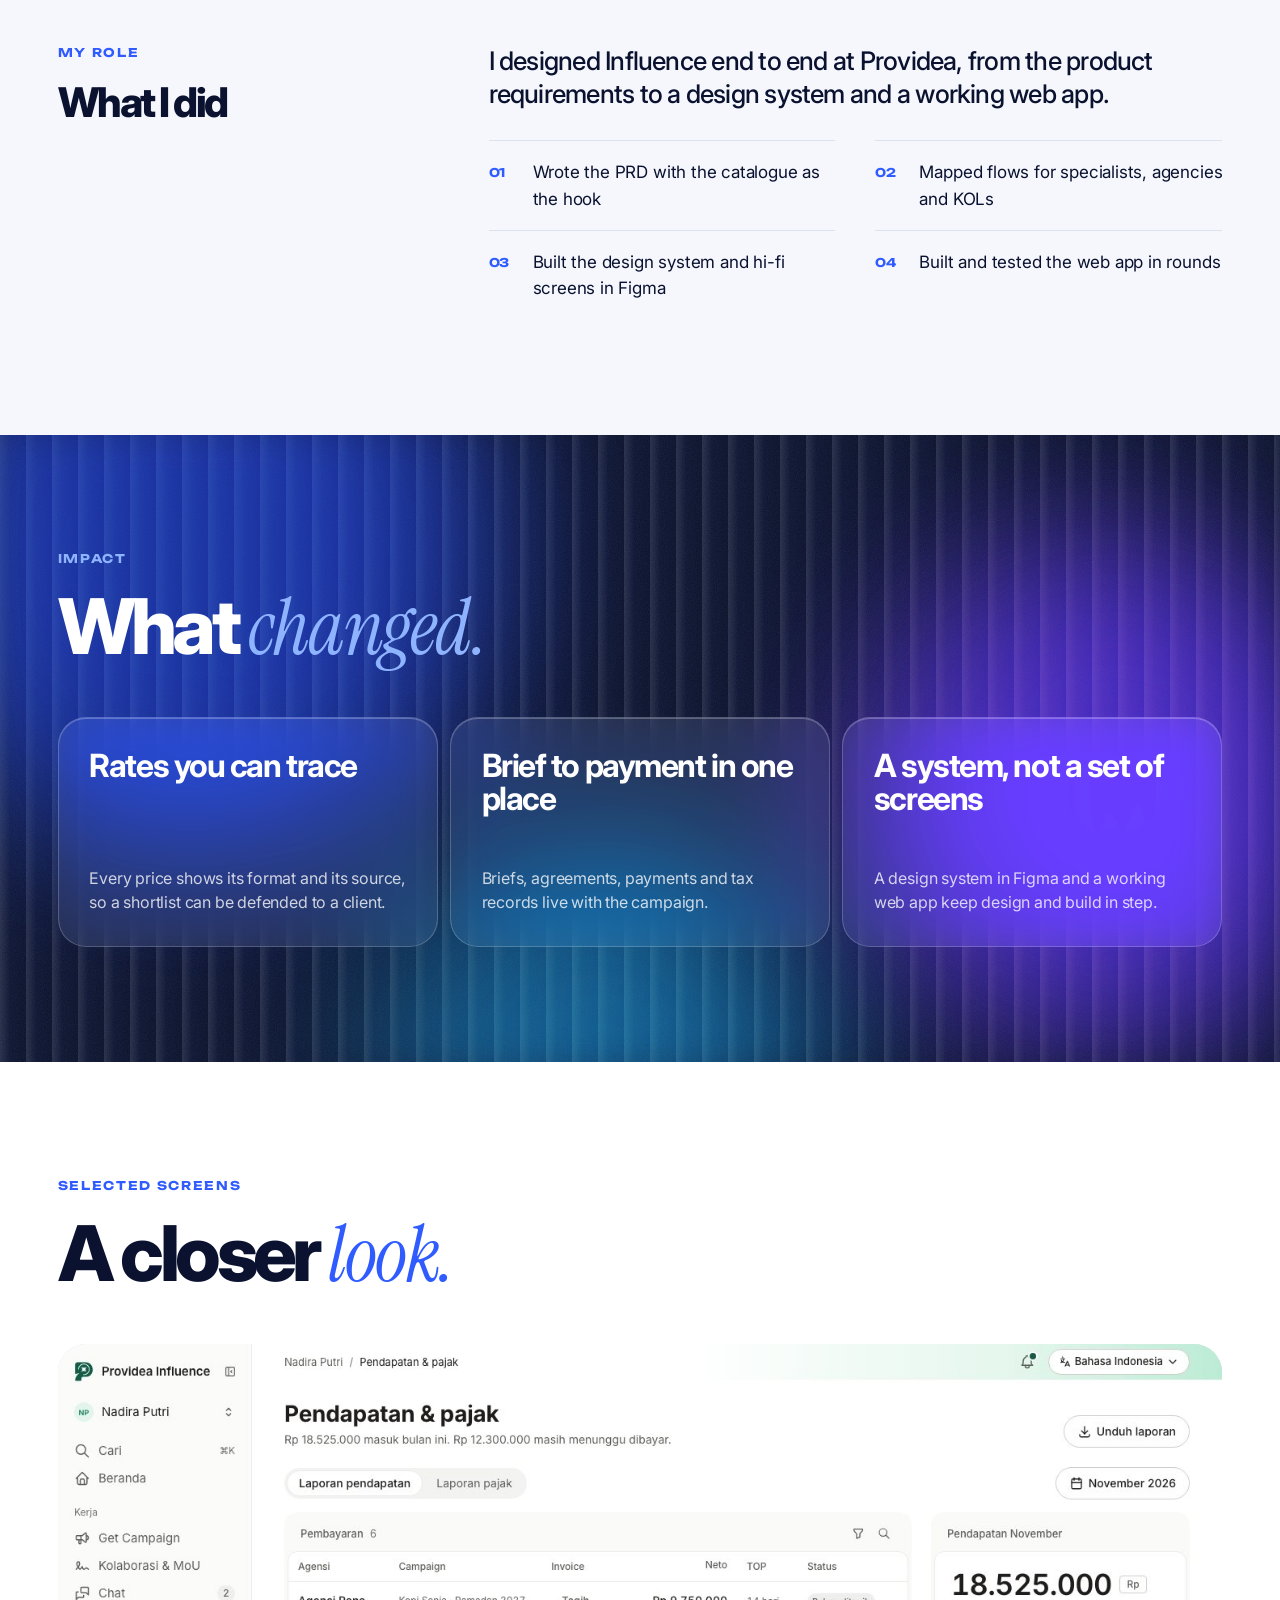
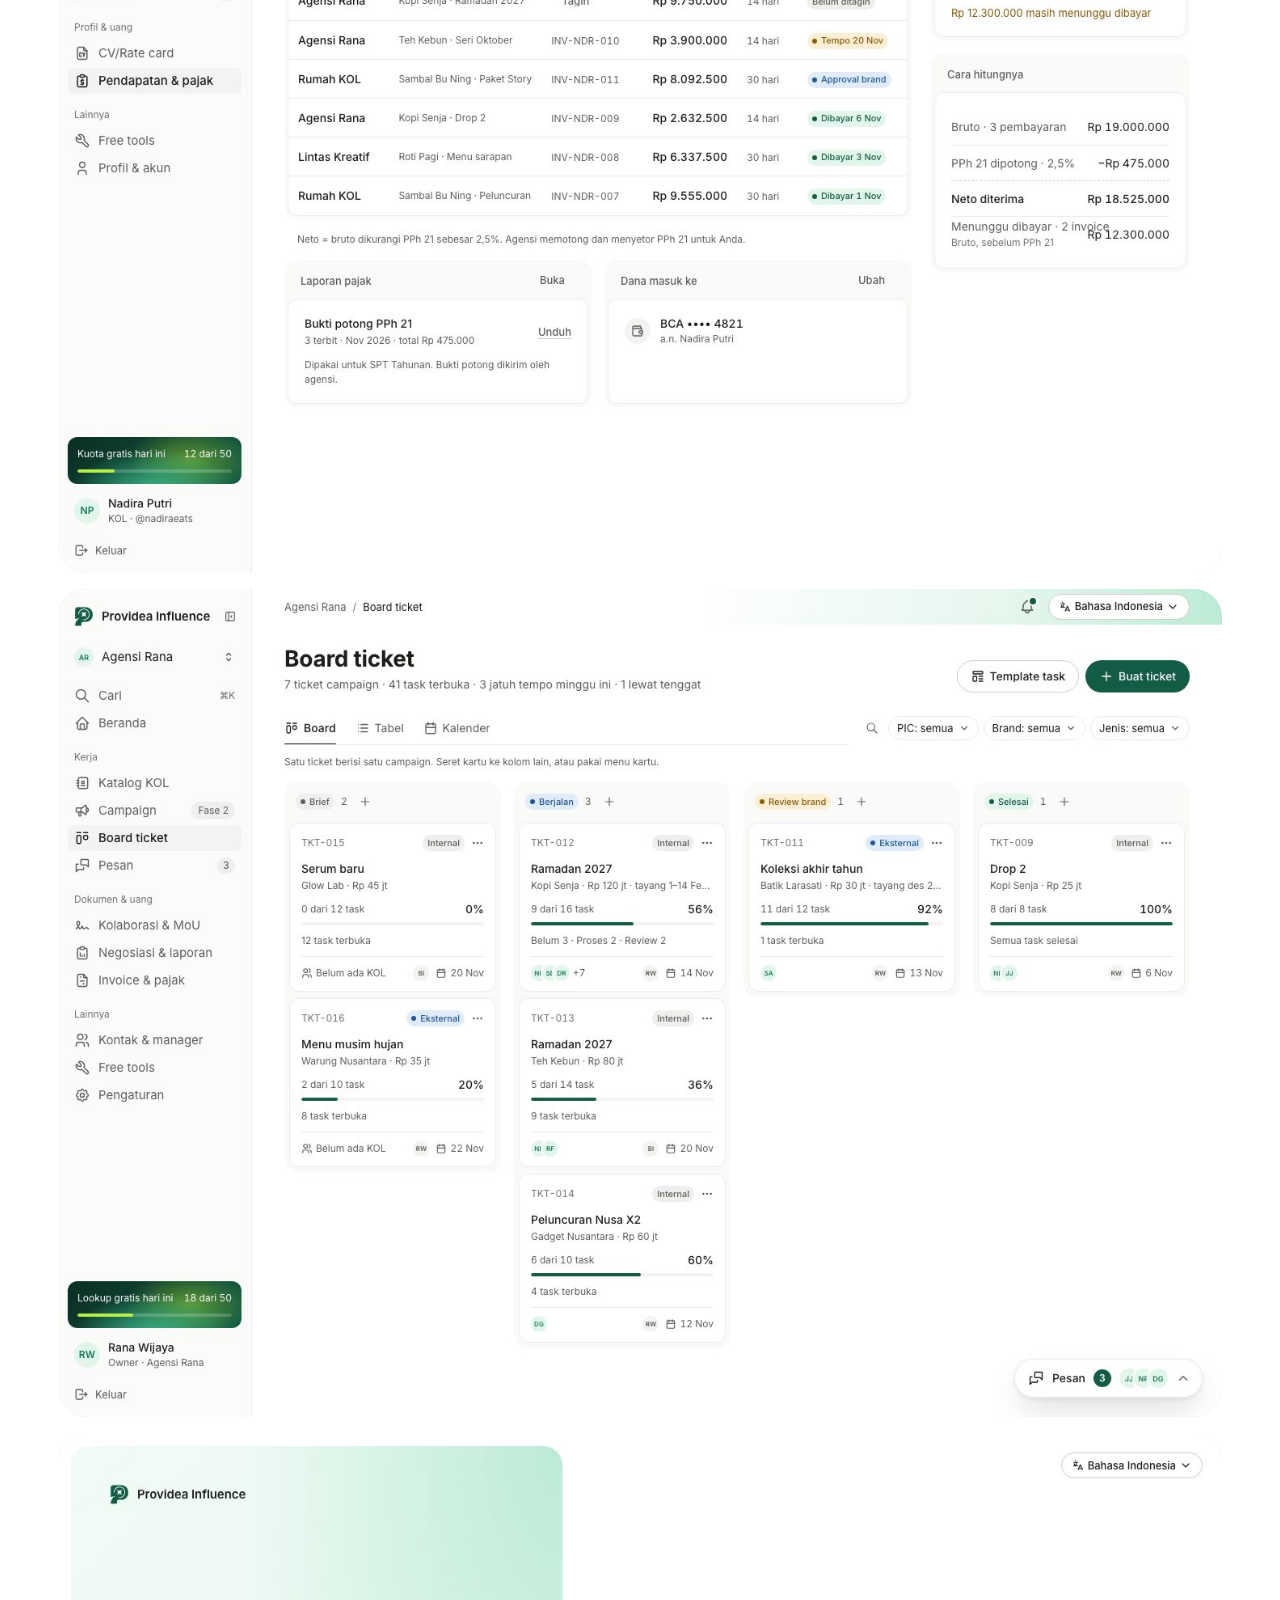
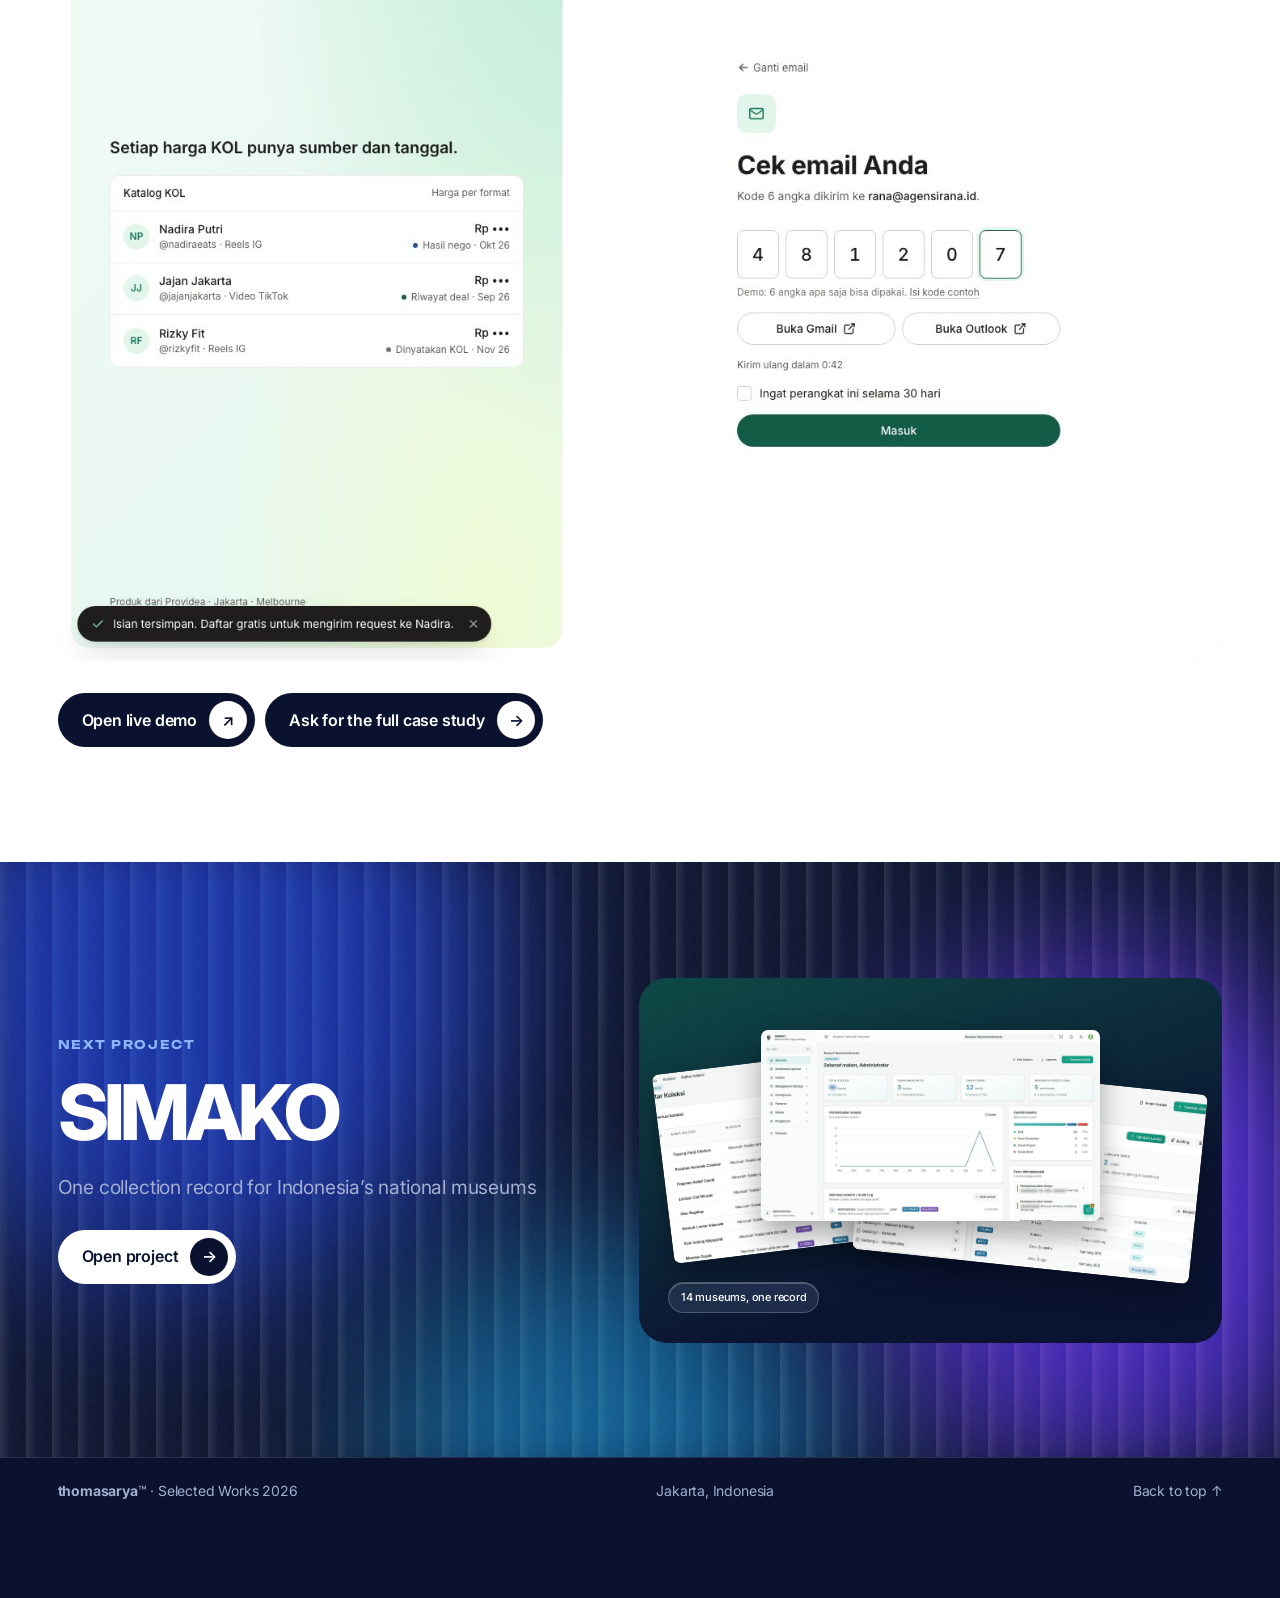
==== commit 58f8e7ad: "Bento work grid, Albarsha company profile, redrawn AVP screens, white logo strip, dimmer texture Co-" ====
--- a/work.html
+++ b/work.html
@@ -66,6 +66,7 @@
   ${p.yt ? `<section class="section"><div class="section-head"><p class="kick">Video</p><h2>See it <em>in use.</em></h2></div><div class="reveal">${player(p.yt, p.ytStart)}</div></section>` : ''}
   <section class="section"${p.yt ? ' style="padding-top:0"' : ''}>
     <div class="section-head"><p class="kick">Selected screens</p><h2>A closer <em>look.</em></h2></div>
+    ${p.shotsNote ? `<p class="shots-note">${esc(p.shotsNote)}</p>` : ''}
     ${shots}
     <div style="display:flex;gap:10px;flex-wrap:wrap;margin-top:32px">
       ${p.url ? `<a class="btn btn-ink" href="${esc(p.url)}" target="_blank" rel="noopener"><span>${esc(p.cta)}</span><i aria-hidden="true">↗</i></a>` : ''}
--- a/style.css
+++ b/style.css
@@ -24,11 +24,11 @@
 
 /* texture: gradient light, reeded glass, grain */
 .fx{position:absolute;inset:0;overflow:hidden;pointer-events:none;z-index:0}
-.fx i{position:absolute;border-radius:50%;filter:blur(70px);opacity:.9;animation:drift 18s ease-in-out infinite alternate}
+.fx i{position:absolute;border-radius:50%;filter:blur(80px);opacity:.5;animation:drift 18s ease-in-out infinite alternate}
 .fx i:nth-child(1){width:46vw;height:46vw;left:-8vw;top:-14vw;background:#2447D8}
 .fx i:nth-child(2){width:38vw;height:38vw;right:-6vw;top:18%;background:#6C3BFF;animation-duration:23s;animation-direction:alternate-reverse}
-.fx i:nth-child(3){width:34vw;height:34vw;left:30%;bottom:-18vw;background:#19B6FF;opacity:.55;animation-duration:27s}
-.fx::before{content:"";position:absolute;inset:0;z-index:1;background:var(--reed);background-size:26px 100%;backdrop-filter:blur(18px);-webkit-backdrop-filter:blur(18px);mix-blend-mode:overlay}
+.fx i:nth-child(3){width:34vw;height:34vw;left:30%;bottom:-18vw;background:#19B6FF;opacity:.3;animation-duration:27s}
+.fx::before{content:"";position:absolute;inset:0;z-index:1;background:var(--reed);background-size:26px 100%;backdrop-filter:blur(18px);-webkit-backdrop-filter:blur(18px);mix-blend-mode:overlay;opacity:.8}
 .fx::after{content:"";position:absolute;inset:0;z-index:2;background:var(--noise);opacity:.16;mix-blend-mode:soft-light}
 @keyframes drift{to{transform:translate(6vw,4vw) scale(1.15)}}
 .glass{background:rgba(255,255,255,.09);backdrop-filter:blur(22px) saturate(1.5);-webkit-backdrop-filter:blur(22px) saturate(1.5);border:1px solid rgba(255,255,255,.2);box-shadow:inset 0 1px 0 rgba(255,255,255,.25)}
@@ -76,8 +76,9 @@
 .btn-ghost{background:rgba(255,255,255,.1);color:var(--white);box-shadow:inset 0 0 0 1px rgba(255,255,255,.35);backdrop-filter:blur(12px);-webkit-backdrop-filter:blur(12px)} .btn-ghost i{background:var(--white);color:var(--navy)} .btn-ghost:hover i{color:var(--white)}
 
 /* marquee */
-.marquee{background:var(--navy);color:var(--d1);border-top:1px solid var(--line);padding:22px 0;overflow:hidden}
-.marquee-track{display:flex;gap:56px;width:max-content;animation:slide 48s linear infinite;font-size:20px;font-weight:700;letter-spacing:-.04em;white-space:nowrap}
+.marquee{background:var(--navy);border-top:1px solid var(--line);padding:34px 0;overflow:hidden}
+.marquee-track{display:flex;align-items:center;width:max-content;animation:slide 70s linear infinite}
+.marquee-track img{height:48px;width:auto;margin-right:clamp(64px,7vw,120px);opacity:.88;flex:none}
 .marquee:hover .marquee-track{animation-play-state:paused}
 @keyframes slide{to{transform:translateX(-50%)}}
 
@@ -122,9 +123,11 @@
 .c-simako img:nth-child(1){left:4cqw;transform:rotate(-7deg)} .c-simako img:nth-child(2){left:38cqw;top:17cqw;transform:rotate(6deg)} .c-simako img:nth-child(3){left:21cqw;top:9cqw}
 .c-simako .chip{left:5cqw;bottom:5cqw}
 .c-avp{--bg:repeating-linear-gradient(135deg,rgba(255,255,255,.05) 0 2px,transparent 2px 14px),linear-gradient(140deg,#0A1230,#18265C)}
-.c-avp .w{font-size:40cqw;left:4cqw;bottom:-3cqw;color:transparent;-webkit-text-stroke:.35cqw rgba(255,255,255,.9)}
-.c-avp .mods{position:absolute;right:5cqw;top:6cqw;display:grid;gap:1.2cqw;justify-items:end}
-.c-avp .mods span{position:static} .c-avp .lock{left:5cqw;top:6cqw}
+.c-avp img{width:60cqw;aspect-ratio:16/10;top:7cqw}
+.c-avp img:nth-child(1){left:36cqw;top:4cqw;transform:rotate(5deg)} .c-avp img:nth-child(2){left:30cqw;top:22cqw;transform:rotate(-4deg)} .c-avp img:nth-child(3){left:6cqw;top:10cqw;transform:rotate(-2deg);z-index:2}
+.c-avp .w{z-index:3;font-size:22cqw;right:3cqw;bottom:-1.5cqw;color:transparent;-webkit-text-stroke:.3cqw #fff;text-shadow:0 1cqw 3cqw rgba(0,0,0,.4)}
+.c-avp .lock{left:5cqw;bottom:5cqw}
+.c-avp img:nth-child(1){--h:rotate(8deg) translateX(2cqw)} .c-avp img:nth-child(2){--h:rotate(-7deg) translateY(1cqw)} .c-avp img:nth-child(3){--h:rotate(0deg) scale(1.03)}
 .c-jalana{--bg:#07080F}
 .c-jalana img{inset:0;width:100%;height:100%;border-radius:0;object-position:50% 78%;transform:scale(1.55);transform-origin:50% 70%;box-shadow:none}
 .c-jalana::before{content:"";position:absolute;inset:0;z-index:1;background:linear-gradient(180deg,#07080F 8%,rgba(7,8,15,0) 55%)}
@@ -145,33 +148,39 @@
 .c-vinfast .w{left:5cqw;top:6cqw;font-size:11cqw}
 .c-vinfast .sw{position:absolute;left:5cqw;bottom:6cqw;display:flex;gap:1.4cqw}
 .c-vinfast .sw i{width:4.6cqw;height:4.6cqw;border-radius:50%;border:.4cqw solid rgba(255,255,255,.8)}
-.c-roster{--bg:linear-gradient(rgba(255,255,255,.06) 1px,transparent 1px) 0 0/100% 6cqw,linear-gradient(90deg,rgba(255,255,255,.06) 1px,transparent 1px) 0 0/6cqw 100%,#0B1A55}
-.c-roster img{width:84cqw;aspect-ratio:16/9;left:8cqw;top:19cqw;border-radius:2cqw 2cqw 0 0;object-position:60% 50%}
-.c-roster .flow{position:absolute;left:8cqw;top:6cqw;display:flex;gap:1.4cqw;align-items:center;font-size:max(11px,1.8cqw);color:rgba(255,255,255,.7)}
-.c-roster .flow span{position:static}
+.c-albarsha{--bg:linear-gradient(rgba(255,255,255,.06) 1px,transparent 1px) 0 0/100% 6cqw,linear-gradient(90deg,rgba(255,255,255,.06) 1px,transparent 1px) 0 0/6cqw 100%,#0D1F6B}
+.c-albarsha img{width:70cqw;aspect-ratio:16/10;border-radius:1.6cqw 1.6cqw 0 0;object-position:top}
+.c-albarsha img:nth-of-type(1){left:26cqw;top:15cqw;opacity:.85} .c-albarsha img:nth-of-type(2){left:6cqw;top:22cqw}
+.c-albarsha .flow{position:absolute;left:6cqw;top:6cqw;display:flex;gap:1.2cqw;align-items:center}
+.c-albarsha .flow span{position:static}
 .c-casanira{--bg:#E8E0D2;color:#2A241B}
 .c-casanira .w{left:5cqw;top:7cqw;font:400 12cqw/.95 var(--serif);letter-spacing:-.02em}
 .c-casanira img{width:44cqw;aspect-ratio:4/5;right:6cqw;top:6cqw;border-radius:0;border:1.2cqw solid #FBF8F2;box-shadow:0 2cqw 4cqw rgba(60,40,10,.25)}
 .c-casanira .cap{position:absolute;left:5cqw;bottom:6cqw;font-size:max(11px,1.7cqw);letter-spacing:.14em;text-transform:uppercase;border-top:1px solid #2A241B;padding-top:1.4cqw;width:34cqw}
 
-/* work grid */
-.work{display:grid;grid-template-columns:repeat(12,1fr);gap:clamp(28px,3vw,44px) 20px}
-.wcard{grid-column:span 6;display:flex;flex-direction:column;gap:16px}
-.wcard .cov{aspect-ratio:auto;height:clamp(240px,32vw,520px)}
-.wcard:nth-child(4n+1),.wcard:nth-child(4n){grid-column:span 7} .wcard:nth-child(4n+2),.wcard:nth-child(4n+3){grid-column:span 5}
+/* work bento: ten tiles in four rows, captions sit inside the tiles */
+.work{display:grid;grid-template-columns:repeat(12,1fr);grid-auto-rows:clamp(190px,19.5vw,300px);gap:12px}
+.wcard{position:relative;grid-column:span 3;border-radius:var(--r);overflow:hidden;isolation:isolate;display:block}
+.wcard:nth-child(1){grid-column:span 6;grid-row:span 2}
+.wcard:nth-child(n+6){grid-column:span 4}
+.wcard:nth-child(n+9){grid-column:span 6}
+.wcard .cov{position:absolute;inset:0;aspect-ratio:auto;border-radius:0}
+.wcard::after{content:"";position:absolute;inset:auto 0 0 0;height:58%;z-index:11;background:linear-gradient(180deg,rgba(6,10,30,0),rgba(6,10,30,.86));pointer-events:none}
+.wtag{position:absolute;top:14px;right:14px;z-index:12;font-size:12px;font-weight:500;padding:6px 11px;border-radius:999px;color:#fff;background:rgba(10,18,48,.5);backdrop-filter:blur(12px);-webkit-backdrop-filter:blur(12px);border:1px solid rgba(255,255,255,.22)}
+.wnum{position:absolute;top:16px;left:18px;z-index:12;font-family:var(--cap);font-weight:700;font-size:11px;letter-spacing:.12em;color:#fff;text-shadow:0 1px 8px rgba(0,0,0,.5)}
+.wcap{position:absolute;left:18px;right:14px;bottom:14px;z-index:12;display:flex;justify-content:space-between;align-items:flex-end;gap:12px;color:#fff}
+.wcap b{display:block;font-size:clamp(17px,1.5vw,24px);font-weight:600;letter-spacing:-.035em;line-height:1.1}
+.wcap small{display:block;font-size:14px;color:rgba(255,255,255,.78);margin-top:5px;line-height:1.3;max-width:30em;display:-webkit-box;-webkit-line-clamp:2;-webkit-box-orient:vertical;overflow:hidden}
+.wcard:nth-child(n+2):nth-child(-n+5) .wcap small{display:none}
+.wcard:nth-child(1) .wcap b{font-size:clamp(24px,2.6vw,40px)} .wcard:nth-child(1) .wcap small{font-size:17px}
+.wcap i{flex:none;width:40px;height:40px;border-radius:50%;background:#fff;color:var(--navy);display:grid;place-items:center;font-style:normal;font-size:17px;transform:scale(.001);transition:transform .45s var(--spring)}
+.wcard:hover .wcap i,.wcard:focus-visible .wcap i{transform:scale(1)}
 .wcard:hover .cov img{transform:var(--h,scale(1.04))}
 .c-influence img{--h:perspective(1400px) rotateY(-10deg) rotateX(5deg) rotate(1deg)}
 .c-simako img:nth-child(1){--h:rotate(-11deg) translateX(-2cqw)} .c-simako img:nth-child(2){--h:rotate(10deg) translateX(2cqw)} .c-simako img:nth-child(3){--h:translateY(-1.5cqw)}
 .c-jalana img{--h:scale(1.7)} .c-abhitek img:nth-child(1){--h:rotate(-1deg)} .c-abhitek img:nth-child(2){--h:rotate(9deg) translateY(-1cqw)}
 .c-muaraapp img{--h:rotate(0deg) scale(1.04)} .c-repatriasi img:nth-child(1){--h:rotate(-13deg) translateX(-2cqw)} .c-repatriasi img:nth-child(2){--h:rotate(12deg) translateX(2cqw)} .c-repatriasi img:nth-child(3){--h:rotate(2deg) translateY(-1.5cqw)}
-.c-vinfast img{--h:scale(1.06) rotate(4deg)} .c-roster img{--h:translateY(-2cqw)} .c-casanira img{--h:rotate(-2deg) scale(1.03)}
-.wtag{position:absolute;top:16px;right:16px;z-index:10;font-size:13px;font-weight:500;padding:7px 12px;border-radius:999px;color:#fff;background:rgba(10,18,48,.5);backdrop-filter:blur(12px);-webkit-backdrop-filter:blur(12px);border:1px solid rgba(255,255,255,.22)}
-.wopen{position:absolute;right:16px;bottom:16px;z-index:10;width:48px;height:48px;border-radius:50%;background:var(--white);color:var(--navy);display:grid;place-items:center;font-size:20px;transform:scale(0);transition:transform .45s var(--spring)}
-.wcard:hover .wopen,.wcard:focus-visible .wopen{transform:scale(1)}
-.wmeta{display:flex;justify-content:space-between;gap:16px;align-items:baseline}
-.wmeta h3{font-size:clamp(20px,1.9vw,28px);font-weight:600;letter-spacing:-.035em}
-.wmeta span{font-size:14px;color:var(--d1);white-space:nowrap}
-.wsub{color:var(--d1);font-size:16px;margin-top:-10px;max-width:34em}
+.c-vinfast img{--h:scale(1.06) rotate(4deg)} .c-albarsha img:nth-of-type(1){--h:translate(2cqw,-1cqw)} .c-albarsha img:nth-of-type(2){--h:translateY(-2cqw)} .c-casanira img{--h:rotate(-2deg) scale(1.03)}
 
 /* services rows: nothing changes size on hover */
 .rows>div{display:grid;grid-template-columns:60px max-content minmax(0,1fr) auto;gap:clamp(20px,3vw,56px);align-items:center;padding:30px 14px;margin:0 -14px;border-top:1px solid var(--line-l);border-radius:0;transition:background .35s}
@@ -292,13 +301,14 @@
 @media (max-width:980px){
   .section-head.split,.talk,.snip,.pgrid,.pnext{grid-template-columns:1fr}
   .t-a,.t-b,.t-c,.t-d{grid-column:span 12}
-  .wcard,.wcard:nth-child(n){grid-column:span 12}
+  .work{grid-auto-rows:clamp(210px,34vw,300px)} .wcard,.wcard:nth-child(n){grid-column:span 6;grid-row:auto} .wcard:nth-child(1){grid-column:span 12}
   .rows>div{grid-template-columns:36px 1fr;gap:8px 12px} .rows h3{min-width:0} .rows p,.rows .pills{grid-column:2;justify-content:flex-start}
   .xp,.more,.steps,.impact,.shots.two{grid-template-columns:1fr}
   .closing-links,.pmeta{grid-template-columns:1fr 1fr}
   .snip-media{min-height:220px}
 }
 @media (max-width:560px){
+  .work{grid-auto-rows:240px} .wcard,.wcard:nth-child(n){grid-column:span 12} .wcard .wcap small{display:-webkit-box!important}
   .stats{grid-template-columns:1fr 1fr} .dock a:not(.dock-cta):nth-child(n+4){display:none}
   .tile{min-height:280px} .topbar-link{font-size:13px}
   .idcap small{display:none} .idcard b{white-space:nowrap}
@@ -308,3 +318,10 @@
   *,*::before,*::after{animation-duration:.01ms!important;animation-iteration-count:1!important;transition-duration:.01ms!important}
   .reveal{opacity:1;transform:none} .marquee-track,.fx i{animation:none}
 }
+
+.shots-note{color:var(--l2);font-size:15px;margin:-28px 0 28px;max-width:44em}
+
+/* inside the bento the tile caption does the talking, so cover labels step back */
+.wcard .cov .chip,.wcard .cov .flow,.wcard .c-repatriasi .w,.wcard .c-vinfast .sw,.wcard .c-avp .w,.wcard .c-casanira .cap{display:none}
+.wcard .c-jalana .w{top:12cqw} .wcard .c-vinfast .w{top:12cqw} .wcard .c-casanira .w{top:8cqw;font-size:8.5cqw}
+.wcard .c-albarsha img:nth-of-type(1){top:8cqw} .wcard .c-albarsha img:nth-of-type(2){top:15cqw}
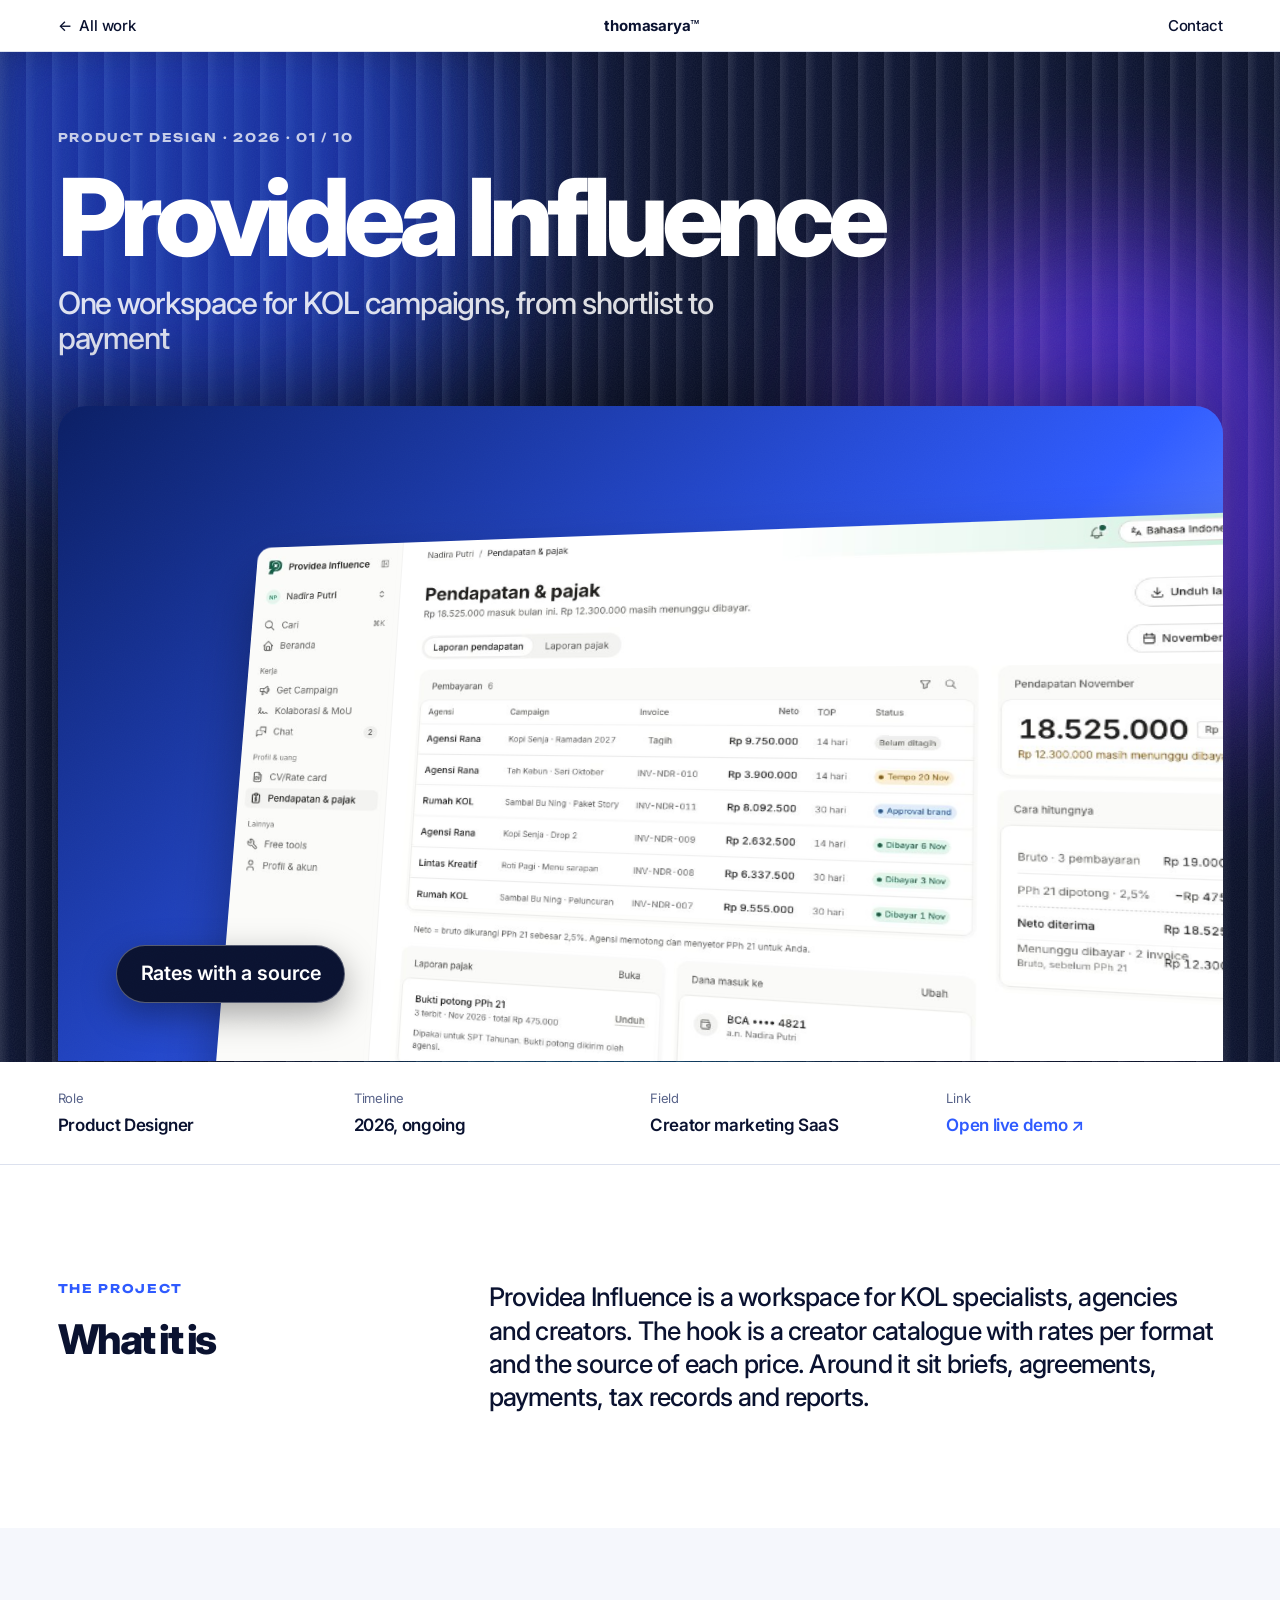
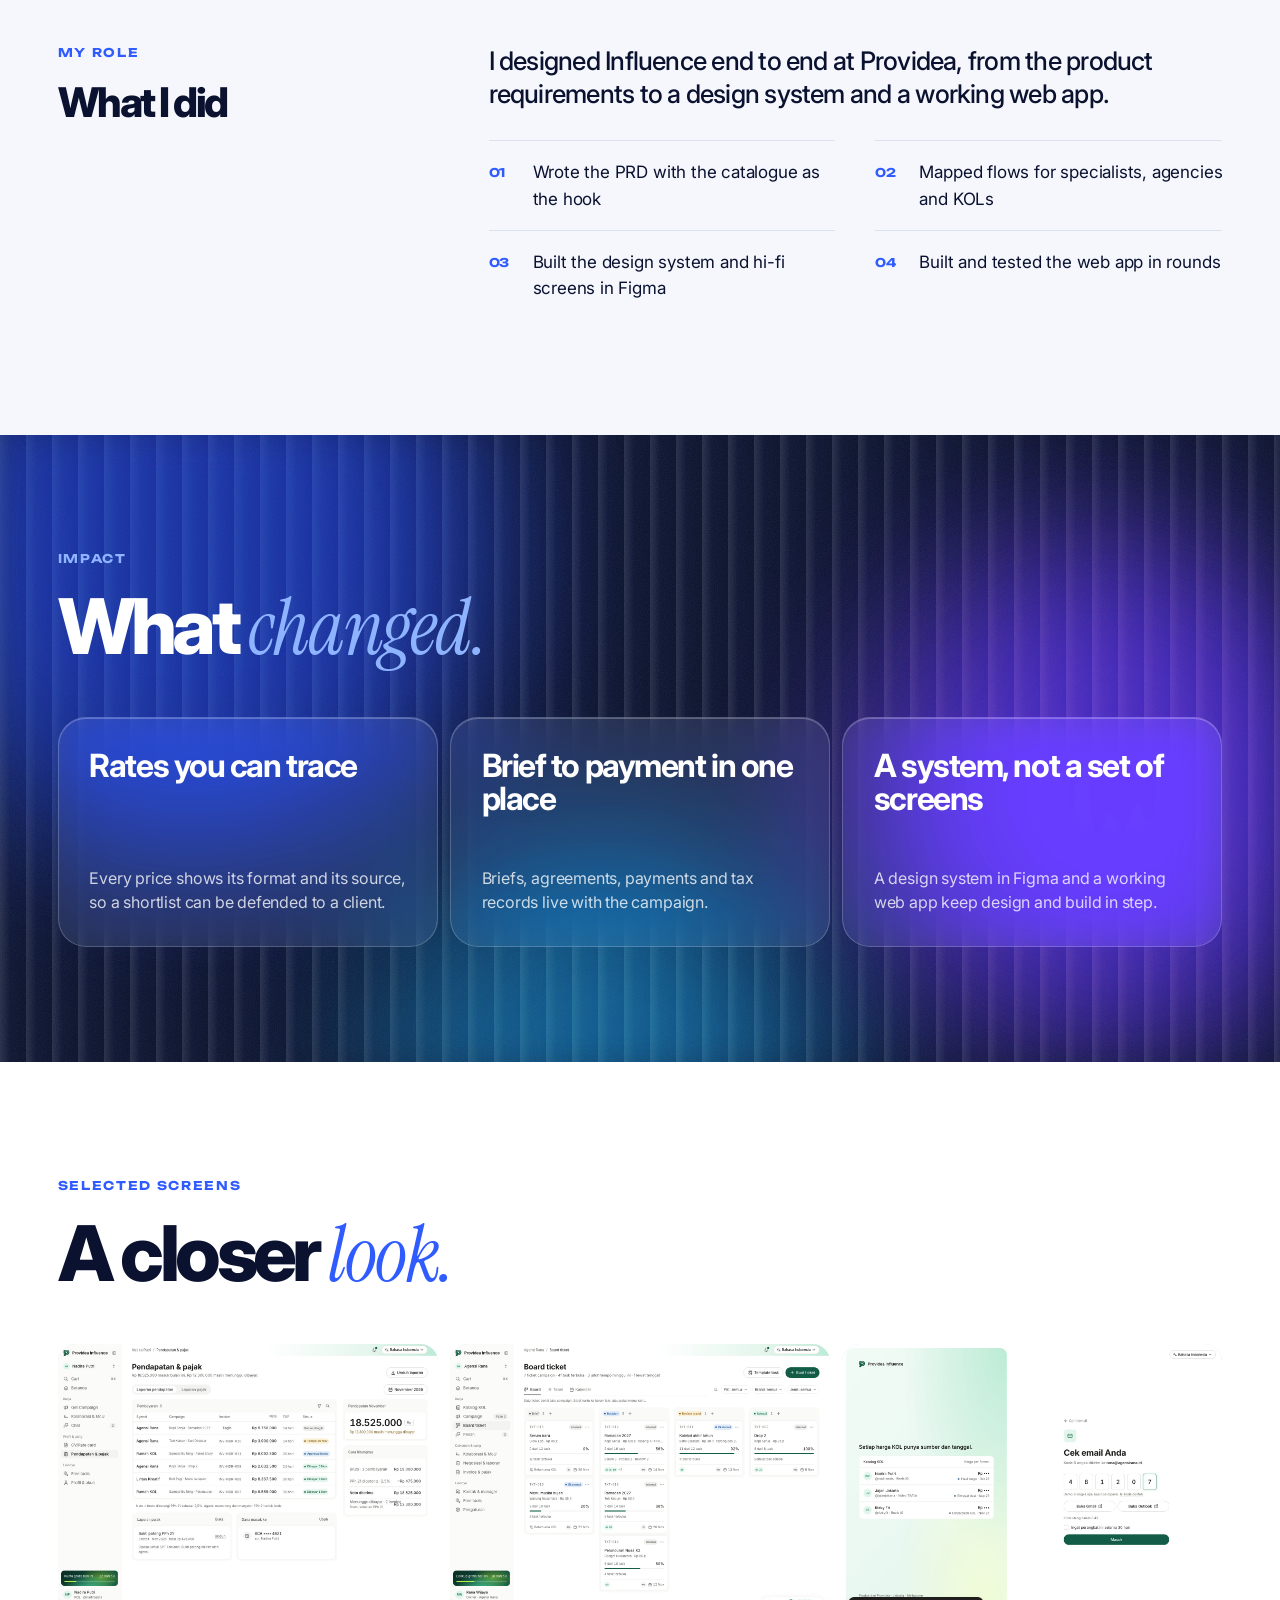
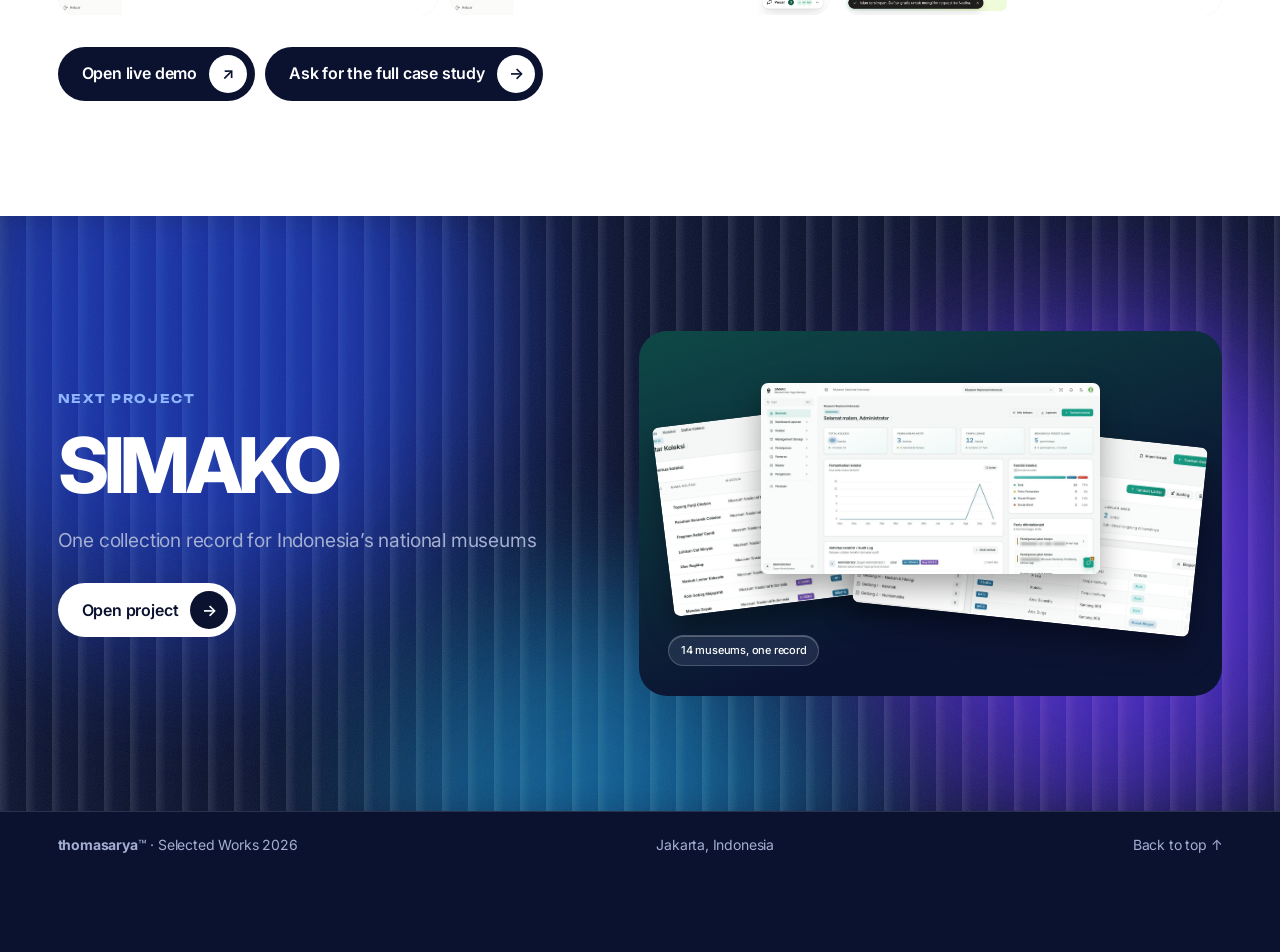
==== commit 6c181fe9: "Smaller closer-look pictures with full-screen viewer, readable Influence label Co-Authored-By: Claud" ====
--- a/work.html
+++ b/work.html
@@ -23,6 +23,13 @@
   <span>Jakarta, Indonesia</span>
   <a href="#">Back to top ↑</a>
 </footer>
+<dialog class="lightbox" id="lightbox" aria-label="Picture viewer">
+  <div class="lb-stage"><img src="" alt=""></div>
+  <button class="lb-close" type="button" aria-label="Close">×</button>
+  <button class="lb-prev" type="button" aria-label="Previous picture">←</button>
+  <button class="lb-next" type="button" aria-label="Next picture">→</button>
+  <span class="lb-count"></span>
+</dialog>
 <script src="data.js"></script>
 <script src="data2.js"></script>
 <script src="shared.js"></script>
@@ -35,7 +42,7 @@
   document.title = `${p.name} · Thomas Arya`;
   const mail = `mailto:aquinasarya@gmail.com?subject=${encodeURIComponent('Case study request: ' + p.name)}`;
   const shots = p.imgs.length
-    ? `<div class="shots">${p.imgs.map((s, j) => `<figure class="reveal"><img src="img/${s}.jpg" alt="${esc(p.name)} screen ${j + 1}" loading="lazy"></figure>`).join('')}</div>`
+    ? `<div class="shots${p.five ? ' five' : ''}">${p.imgs.map((s, j) => `<figure class="reveal"><button type="button" class="zoom" data-src="img/${s}.jpg" aria-label="View ${esc(p.name)} screen ${j + 1} full screen"><img src="img/${s}.jpg" alt="${esc(p.name)} screen ${j + 1}" loading="lazy"></button></figure>`).join('')}</div>`
     : `<div class="locked reveal"><p class="kick" style="margin:0">Under confidentiality</p><h3>Screens, flows and the design system are shared in a private walkthrough.</h3><p>This is client work. I can show the real modules, the information architecture before and after, and the component library on a call.</p><a class="btn btn-ink" href="${mail}"><span>Request a walkthrough</span><i aria-hidden="true">→</i></a></div>`;
   document.getElementById('page').innerHTML = `
   <section class="phero">${FX}
@@ -63,11 +70,13 @@
     <div class="section-head" style="position:relative;z-index:1"><p class="kick">Impact</p><h2>What <em>changed.</em></h2></div>
     <div class="impact">${p.impacts.map((x) => `<article class="glass reveal"><b>${esc(x[0])}</b><p>${esc(x[1])}</p></article>`).join('')}</div>
   </section>
-  ${p.yt ? `<section class="section"><div class="section-head"><p class="kick">Video</p><h2>See it <em>in use.</em></h2></div><div class="reveal">${player(p.yt, p.ytStart)}</div></section>` : ''}
-  <section class="section"${p.yt ? ' style="padding-top:0"' : ''}>
+  ${p.yt ? `<section class="section"><div class="section-head"><p class="kick">Video</p><h2>See it <em>in use.</em></h2></div><div class="reveal">${player(p.yt, p.ytStart, '', p.ytPoster)}</div></section>` : ''}
+  ${p.vids ? `<section class="section"><div class="section-head"><p class="kick">Video</p><h2>See it <em>in use.</em></h2></div><div class="vids">${p.vids.map((v, j) => `<figure class="reveal${j === 0 ? ' big' : ''}"><video src="media/${v[0]}.mp4" poster="media/${v[0]}.jpg" ${j === 0 ? 'autoplay' : 'controls preload="none"'} muted loop playsinline></video><figcaption>${esc(v[1])}</figcaption></figure>`).join('')}</div></section>` : ''}
+  <section class="section"${p.yt || p.vids ? ' style="padding-top:0"' : ''}>
     <div class="section-head"><p class="kick">Selected screens</p><h2>A closer <em>look.</em></h2></div>
     ${p.shotsNote ? `<p class="shots-note">${esc(p.shotsNote)}</p>` : ''}
     ${shots}
+    ${p.stills ? `<div class="shots two" style="margin-top:16px">${p.stills.map((s) => `<figure class="reveal"><button type="button" class="zoom" data-src="img/${s}.jpg" aria-label="View full screen"><img src="img/${s}.jpg" alt="${esc(p.name)} video still" loading="lazy"></button></figure>`).join('')}</div><p class="shots-note" style="margin:14px 0 0">Stills from the video.</p>` : ''}
     <div style="display:flex;gap:10px;flex-wrap:wrap;margin-top:32px">
       ${p.url ? `<a class="btn btn-ink" href="${esc(p.url)}" target="_blank" rel="noopener"><span>${esc(p.cta)}</span><i aria-hidden="true">↗</i></a>` : ''}
       <a class="btn btn-ink" href="${mail}"><span>Ask for the full case study</span><i aria-hidden="true">→</i></a>
@@ -81,6 +90,17 @@
     </div>
   </section>`;
   reveal();
+
+  // Full-screen viewer for the pictures in "A closer look"
+  const lb = document.getElementById('lightbox'), lbImg = lb.querySelector('img'), lbCount = lb.querySelector('.lb-count');
+  const zooms = [...document.querySelectorAll('.zoom')]; let at = 0;
+  const showAt = (n) => { at = (n + zooms.length) % zooms.length; lbImg.src = zooms[at].dataset.src; lbImg.alt = zooms[at].querySelector('img').alt; lbCount.textContent = `${at + 1} / ${zooms.length}`; lb.classList.toggle('single', zooms.length < 2); };
+  zooms.forEach((z, n) => z.addEventListener('click', () => { showAt(n); lb.showModal(); }));
+  lb.querySelector('.lb-prev').addEventListener('click', () => showAt(at - 1));
+  lb.querySelector('.lb-next').addEventListener('click', () => showAt(at + 1));
+  lb.querySelector('.lb-close').addEventListener('click', () => lb.close());
+  lb.addEventListener('click', (e) => { if (e.target === lb || e.target.classList.contains('lb-stage')) lb.close(); });
+  lb.addEventListener('keydown', (e) => { if (e.key === 'ArrowLeft') showAt(at - 1); if (e.key === 'ArrowRight') showAt(at + 1); });
 })();
 </script>
 </body>
--- a/style.css
+++ b/style.css
@@ -138,13 +138,15 @@
 .c-abhitek .chip{left:5cqw;bottom:4.5cqw;background:#151203;color:#F6C61A}
 .c-muaraapp{--bg:radial-gradient(circle at 50% 55%,#6B3BFF,#1A0B4A 70%)}
 .c-muaraapp .ring{position:absolute;left:50%;top:55%;border:1px solid rgba(255,255,255,.22);border-radius:50%;transform:translate(-50%,-50%)}
-.c-muaraapp img{width:66cqw;aspect-ratio:16/10;left:17cqw;top:11cqw;border:1cqw solid #0D0822;border-radius:3cqw;transform:rotate(-5deg)}
+.c-muaraapp img:nth-of-type(1){width:62cqw;aspect-ratio:16/10;left:6cqw;top:9cqw;border:1cqw solid #0D0822;border-radius:3cqw;transform:rotate(-4deg);object-position:50% 30%}
+.c-muaraapp img:nth-of-type(2){width:30cqw;aspect-ratio:1;right:6cqw;top:22cqw;border-radius:2.4cqw;border:.6cqw solid #fff;transform:rotate(6deg)}
 .c-repatriasi{--bg:radial-gradient(circle at 30% 20%,#A5311B,#2B0A06 75%)}
 .c-repatriasi img{width:36cqw;aspect-ratio:1/1;border:1.3cqw solid #F7F1E6;border-bottom-width:5cqw;border-radius:.6cqw}
 .c-repatriasi img:nth-child(1){left:6cqw;top:6cqw;transform:rotate(-8deg)} .c-repatriasi img:nth-child(2){left:57cqw;top:5cqw;transform:rotate(7deg)} .c-repatriasi img:nth-child(3){left:32cqw;top:12cqw;transform:rotate(-1deg);z-index:2}
 .c-repatriasi .w{z-index:3;left:5cqw;bottom:3.5cqw;font:400 italic 13cqw/1 var(--serif);letter-spacing:-.02em;text-shadow:0 .6cqw 2cqw rgba(0,0,0,.5)}
 .c-vinfast{--bg:radial-gradient(circle at 78% 50%,#2F6BFF,#0A1230 62%)}
-.c-vinfast img{width:56cqw;height:56cqw;border-radius:50%;right:-4cqw;top:3.5cqw;border:.8cqw solid rgba(255,255,255,.85)}
+.c-vinfast img:nth-of-type(1){width:46cqw;aspect-ratio:16/9;right:-6cqw;top:4cqw;transform:rotate(5deg);opacity:.9}
+.c-vinfast img:nth-of-type(2){width:54cqw;aspect-ratio:16/10;right:5cqw;top:17cqw;border:.8cqw solid #0B1230;border-radius:2.4cqw;transform:rotate(-4deg)}
 .c-vinfast .w{left:5cqw;top:6cqw;font-size:11cqw}
 .c-vinfast .sw{position:absolute;left:5cqw;bottom:6cqw;display:flex;gap:1.4cqw}
 .c-vinfast .sw i{width:4.6cqw;height:4.6cqw;border-radius:50%;border:.4cqw solid rgba(255,255,255,.8)}
@@ -153,10 +155,10 @@
 .c-albarsha img:nth-of-type(1){left:26cqw;top:15cqw;opacity:.85} .c-albarsha img:nth-of-type(2){left:6cqw;top:22cqw}
 .c-albarsha .flow{position:absolute;left:6cqw;top:6cqw;display:flex;gap:1.2cqw;align-items:center}
 .c-albarsha .flow span{position:static}
-.c-casanira{--bg:#E8E0D2;color:#2A241B}
-.c-casanira .w{left:5cqw;top:7cqw;font:400 12cqw/.95 var(--serif);letter-spacing:-.02em}
-.c-casanira img{width:44cqw;aspect-ratio:4/5;right:6cqw;top:6cqw;border-radius:0;border:1.2cqw solid #FBF8F2;box-shadow:0 2cqw 4cqw rgba(60,40,10,.25)}
-.c-casanira .cap{position:absolute;left:5cqw;bottom:6cqw;font-size:max(11px,1.7cqw);letter-spacing:.14em;text-transform:uppercase;border-top:1px solid #2A241B;padding-top:1.4cqw;width:34cqw}
+.c-cribl{--bg:radial-gradient(circle at 20% 10%,#0E3A4A,#051019 70%)}
+.c-cribl img:nth-of-type(1){width:44cqw;aspect-ratio:16/9;left:-3cqw;top:5cqw;transform:rotate(-5deg);opacity:.9}
+.c-cribl img:nth-of-type(2){width:62cqw;aspect-ratio:16/10;right:5cqw;top:14cqw;border:.8cqw solid #02080D;border-radius:2.4cqw;transform:rotate(3deg)}
+.c-cribl .chip{left:5cqw;bottom:5cqw;background:#F5921E;color:#051019;font-weight:600}
 
 /* work bento: ten tiles in four rows, captions sit inside the tiles */
 .work{display:grid;grid-template-columns:repeat(12,1fr);grid-auto-rows:clamp(190px,19.5vw,300px);gap:12px}
@@ -179,8 +181,8 @@
 .c-influence img{--h:perspective(1400px) rotateY(-10deg) rotateX(5deg) rotate(1deg)}
 .c-simako img:nth-child(1){--h:rotate(-11deg) translateX(-2cqw)} .c-simako img:nth-child(2){--h:rotate(10deg) translateX(2cqw)} .c-simako img:nth-child(3){--h:translateY(-1.5cqw)}
 .c-jalana img{--h:scale(1.7)} .c-abhitek img:nth-child(1){--h:rotate(-1deg)} .c-abhitek img:nth-child(2){--h:rotate(9deg) translateY(-1cqw)}
-.c-muaraapp img{--h:rotate(0deg) scale(1.04)} .c-repatriasi img:nth-child(1){--h:rotate(-13deg) translateX(-2cqw)} .c-repatriasi img:nth-child(2){--h:rotate(12deg) translateX(2cqw)} .c-repatriasi img:nth-child(3){--h:rotate(2deg) translateY(-1.5cqw)}
-.c-vinfast img{--h:scale(1.06) rotate(4deg)} .c-albarsha img:nth-of-type(1){--h:translate(2cqw,-1cqw)} .c-albarsha img:nth-of-type(2){--h:translateY(-2cqw)} .c-casanira img{--h:rotate(-2deg) scale(1.03)}
+.c-muaraapp img:nth-of-type(1){--h:rotate(-1deg) scale(1.03)} .c-muaraapp img:nth-of-type(2){--h:rotate(10deg) translateY(-1cqw)} .c-repatriasi img:nth-child(1){--h:rotate(-13deg) translateX(-2cqw)} .c-repatriasi img:nth-child(2){--h:rotate(12deg) translateX(2cqw)} .c-repatriasi img:nth-child(3){--h:rotate(2deg) translateY(-1.5cqw)}
+.c-vinfast img:nth-of-type(1){--h:rotate(8deg) translateX(1cqw)} .c-vinfast img:nth-of-type(2){--h:rotate(-1deg) scale(1.04)} .c-albarsha img:nth-of-type(1){--h:translate(2cqw,-1cqw)} .c-albarsha img:nth-of-type(2){--h:translateY(-2cqw)} .c-cribl img:nth-of-type(1){--h:rotate(-8deg) translateX(-1cqw)} .c-cribl img:nth-of-type(2){--h:rotate(0deg) scale(1.04)}
 
 /* services rows: nothing changes size on hover */
 .rows>div{display:grid;grid-template-columns:60px max-content minmax(0,1fr) auto;gap:clamp(20px,3vw,56px);align-items:center;padding:30px 14px;margin:0 -14px;border-top:1px solid var(--line-l);border-radius:0;transition:background .35s}
@@ -249,7 +251,7 @@
 .modal-close{position:sticky;top:14px;float:right;margin:14px 14px -58px 0;z-index:2;width:44px;height:44px;border-radius:50%;border:0;background:var(--navy);color:var(--white);font-size:24px;line-height:1;cursor:pointer}
 .snip{display:grid;grid-template-columns:1.05fr 1fr}
 .snip-media{background:var(--navy2);min-height:320px;position:relative;overflow:hidden;isolation:isolate}
-.snip-media img{position:absolute;inset:0;width:100%;height:100%;object-fit:cover}
+.snip-media img,.snip-media video{position:absolute;inset:0;width:100%;height:100%;object-fit:cover}
 .snip-media .ph{position:absolute;inset:0;z-index:1;display:flex;align-items:flex-end;padding:28px;color:#fff;font-size:clamp(28px,4vw,48px);font-weight:800;letter-spacing:-.05em;line-height:1}
 .snip-body{padding:clamp(22px,3vw,40px);display:flex;flex-direction:column;gap:14px}
 .snip-body h3{font-size:clamp(28px,3vw,42px);font-weight:800;letter-spacing:-.05em;line-height:1;padding-right:44px}
@@ -322,6 +324,51 @@
 .shots-note{color:var(--l2);font-size:15px;margin:-28px 0 28px;max-width:44em}
 
 /* inside the bento the tile caption does the talking, so cover labels step back */
-.wcard .cov .chip,.wcard .cov .flow,.wcard .c-repatriasi .w,.wcard .c-vinfast .sw,.wcard .c-avp .w,.wcard .c-casanira .cap{display:none}
-.wcard .c-jalana .w{top:12cqw} .wcard .c-vinfast .w{top:12cqw} .wcard .c-casanira .w{top:8cqw;font-size:8.5cqw}
+.wcard .cov .chip,.wcard .cov .flow,.wcard .c-repatriasi .w,.wcard .c-vinfast .sw,.wcard .c-avp .w{display:none}
+.wcard .c-jalana .w{top:12cqw} .wcard .c-vinfast .w{top:12cqw}
 .wcard .c-albarsha img:nth-of-type(1){top:8cqw} .wcard .c-albarsha img:nth-of-type(2){top:15cqw}
+
+.snip-more{display:grid;grid-template-columns:repeat(3,1fr);gap:8px;padding:8px}
+.snip-more img,.snip-more video{width:100%;aspect-ratio:16/10;object-fit:cover;border-radius:14px;background:var(--navy2)}
+.snip-more video{grid-column:1/-1;aspect-ratio:16/9}
+.vids{display:grid;grid-template-columns:1fr 1fr;gap:16px}
+.vids figure{margin:0} .vids .big{grid-column:1/-1}
+.vids video{width:100%;display:block;border-radius:var(--r);background:var(--navy2);aspect-ratio:16/9;object-fit:cover}
+.vids figure:nth-child(3) video{object-position:50% 30%}
+.vids figcaption{font-size:14px;color:var(--l2);margin-top:10px}
+@media (max-width:980px){.vids{grid-template-columns:1fr}.snip-more{grid-template-columns:1fr 1fr}}
+
+.shots.five{grid-template-columns:repeat(4,1fr)}
+.shots.five figure:first-child{grid-column:span 2;grid-row:span 2}
+.shots.five img{height:100%;object-fit:cover;aspect-ratio:1}
+@media (max-width:980px){.shots.five{grid-template-columns:1fr 1fr}}
+
+.hero-role.dots{font-size:0;line-height:0;margin-top:clamp(8px,1.2vw,22px);display:block;cursor:crosshair}
+.hero-role.dots canvas{display:block;margin:0 auto;touch-action:pan-y}
+.hero-role.reveal.dots{opacity:1;transform:none}
+
+/* "A closer look": smaller pictures, three across */
+.shots{grid-template-columns:repeat(3,1fr);gap:12px;align-items:start;max-width:1180px}
+.shots figure{border-radius:18px}
+.shots figure:only-child{grid-column:span 2}
+.shots.five{max-width:860px}
+.shots.two{grid-template-columns:repeat(3,1fr)}
+@media (max-width:980px){.shots,.shots.two{grid-template-columns:1fr 1fr}.shots figure:only-child{grid-column:1/-1}}
+@media (max-width:560px){.shots,.shots.two{grid-template-columns:1fr}}
+.zoom{all:unset;display:block;width:100%;height:100%;cursor:zoom-in;position:relative}
+.zoom:focus-visible{outline:2px solid var(--blue);outline-offset:3px;border-radius:18px}
+.zoom::after{content:"⤢";position:absolute;right:10px;bottom:10px;width:34px;height:34px;border-radius:50%;background:rgba(10,18,48,.72);color:#fff;display:grid;place-items:center;font-size:16px;opacity:0;transition:opacity .25s}
+.zoom:hover::after,.zoom:focus-visible::after{opacity:1}
+.lightbox{border:0;padding:0;margin:0;width:100vw;height:100dvh;max-width:none;max-height:none;background:rgba(5,9,26,.94);color:#fff;overflow:hidden}
+.lightbox::backdrop{background:rgba(5,9,26,.94)}
+.lightbox[open]{animation:fadein .3s var(--ease)}
+@keyframes fadein{from{opacity:0}}
+.lb-stage{position:absolute;inset:0;display:grid;place-items:center;padding:64px clamp(12px,6vw,90px)}
+.lb-stage img{max-width:100%;max-height:100%;object-fit:contain;border-radius:14px;box-shadow:0 30px 90px rgba(0,0,0,.5)}
+.lightbox button{position:absolute;width:48px;height:48px;border-radius:50%;border:1px solid rgba(255,255,255,.25);background:rgba(255,255,255,.1);color:#fff;font-size:20px;cursor:pointer;backdrop-filter:blur(12px);-webkit-backdrop-filter:blur(12px)}
+.lightbox button:hover{background:rgba(255,255,255,.22)}
+.lb-close{top:16px;right:16px;font-size:26px!important;line-height:1}
+.lb-prev{left:16px;top:50%;margin-top:-24px} .lb-next{right:16px;top:50%;margin-top:-24px}
+.lb-count{position:absolute;left:50%;bottom:20px;transform:translateX(-50%);font-size:14px;color:rgba(255,255,255,.75)}
+.lightbox.single .lb-prev,.lightbox.single .lb-next,.lightbox.single .lb-count{display:none}
+.c-influence .chip{background:var(--navy);color:#fff;border:1px solid rgba(255,255,255,.3);box-shadow:0 1cqw 3cqw rgba(0,0,0,.35);font-weight:600}
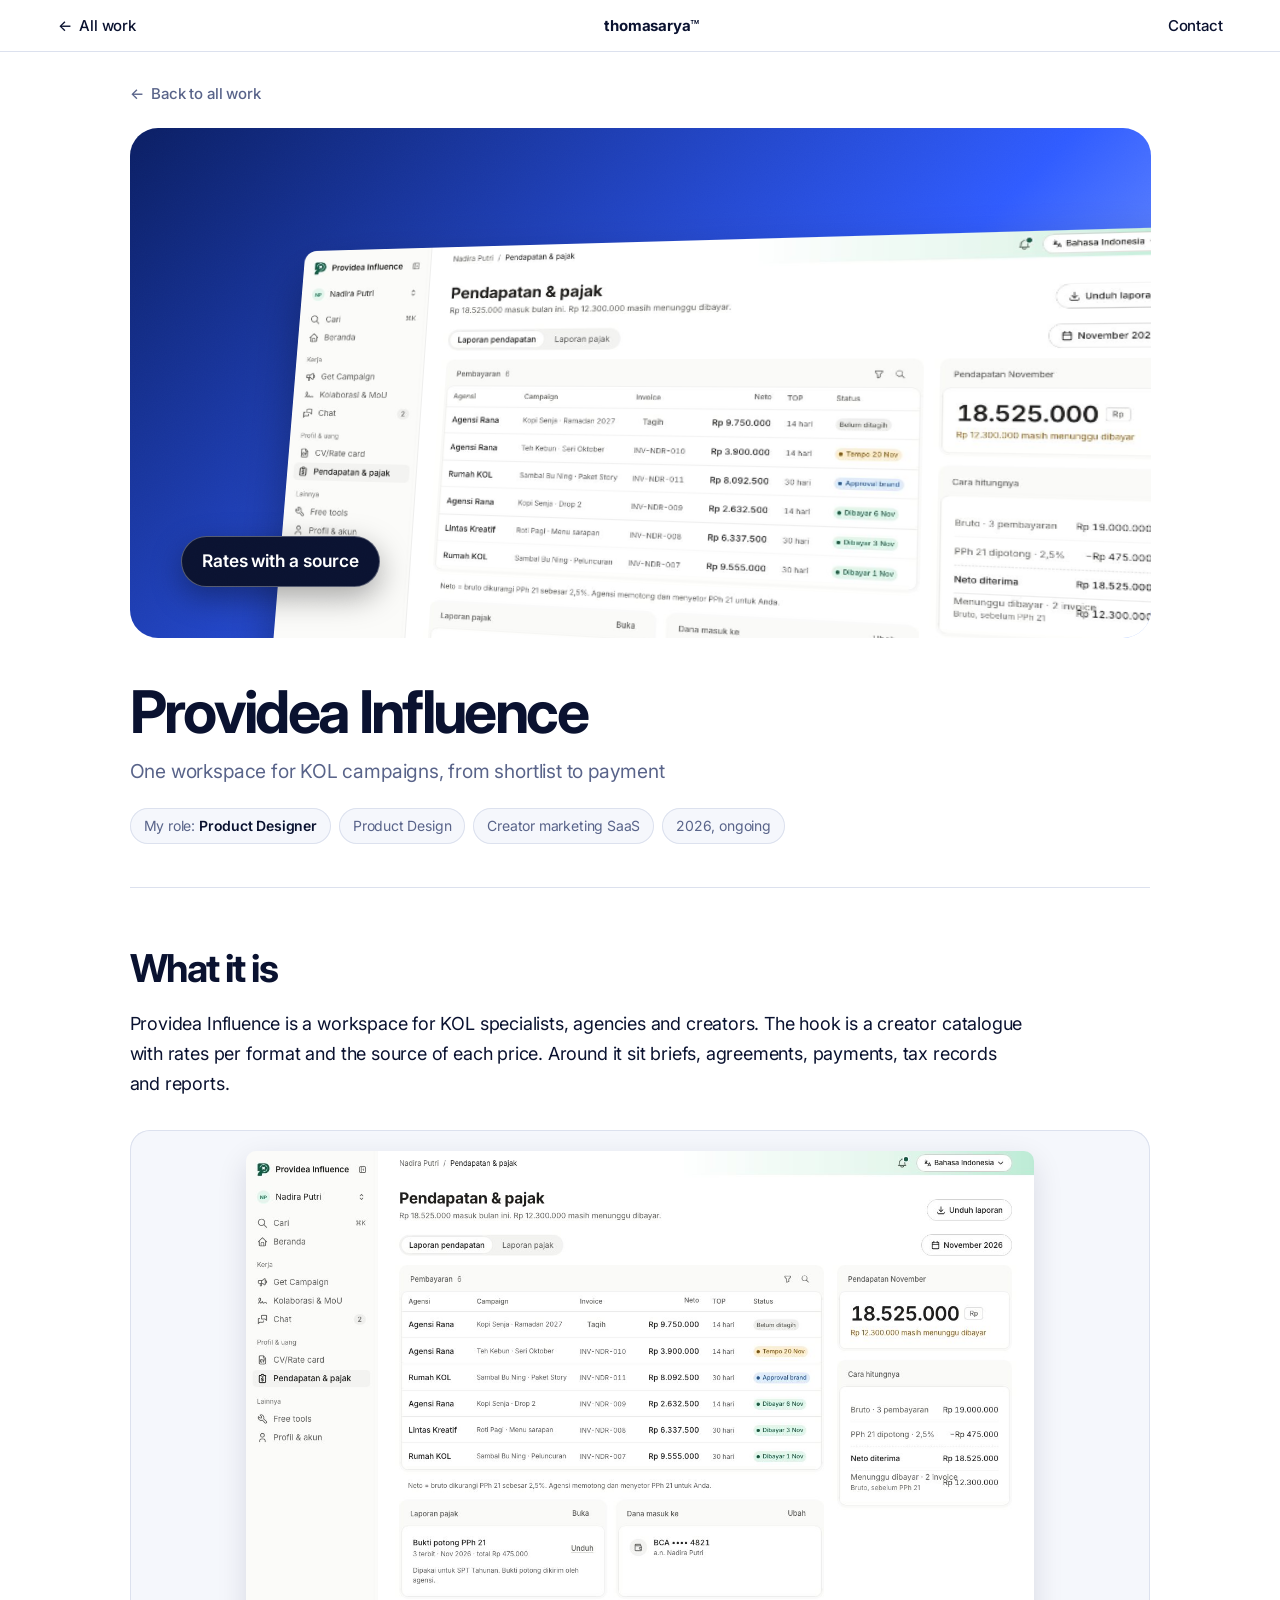
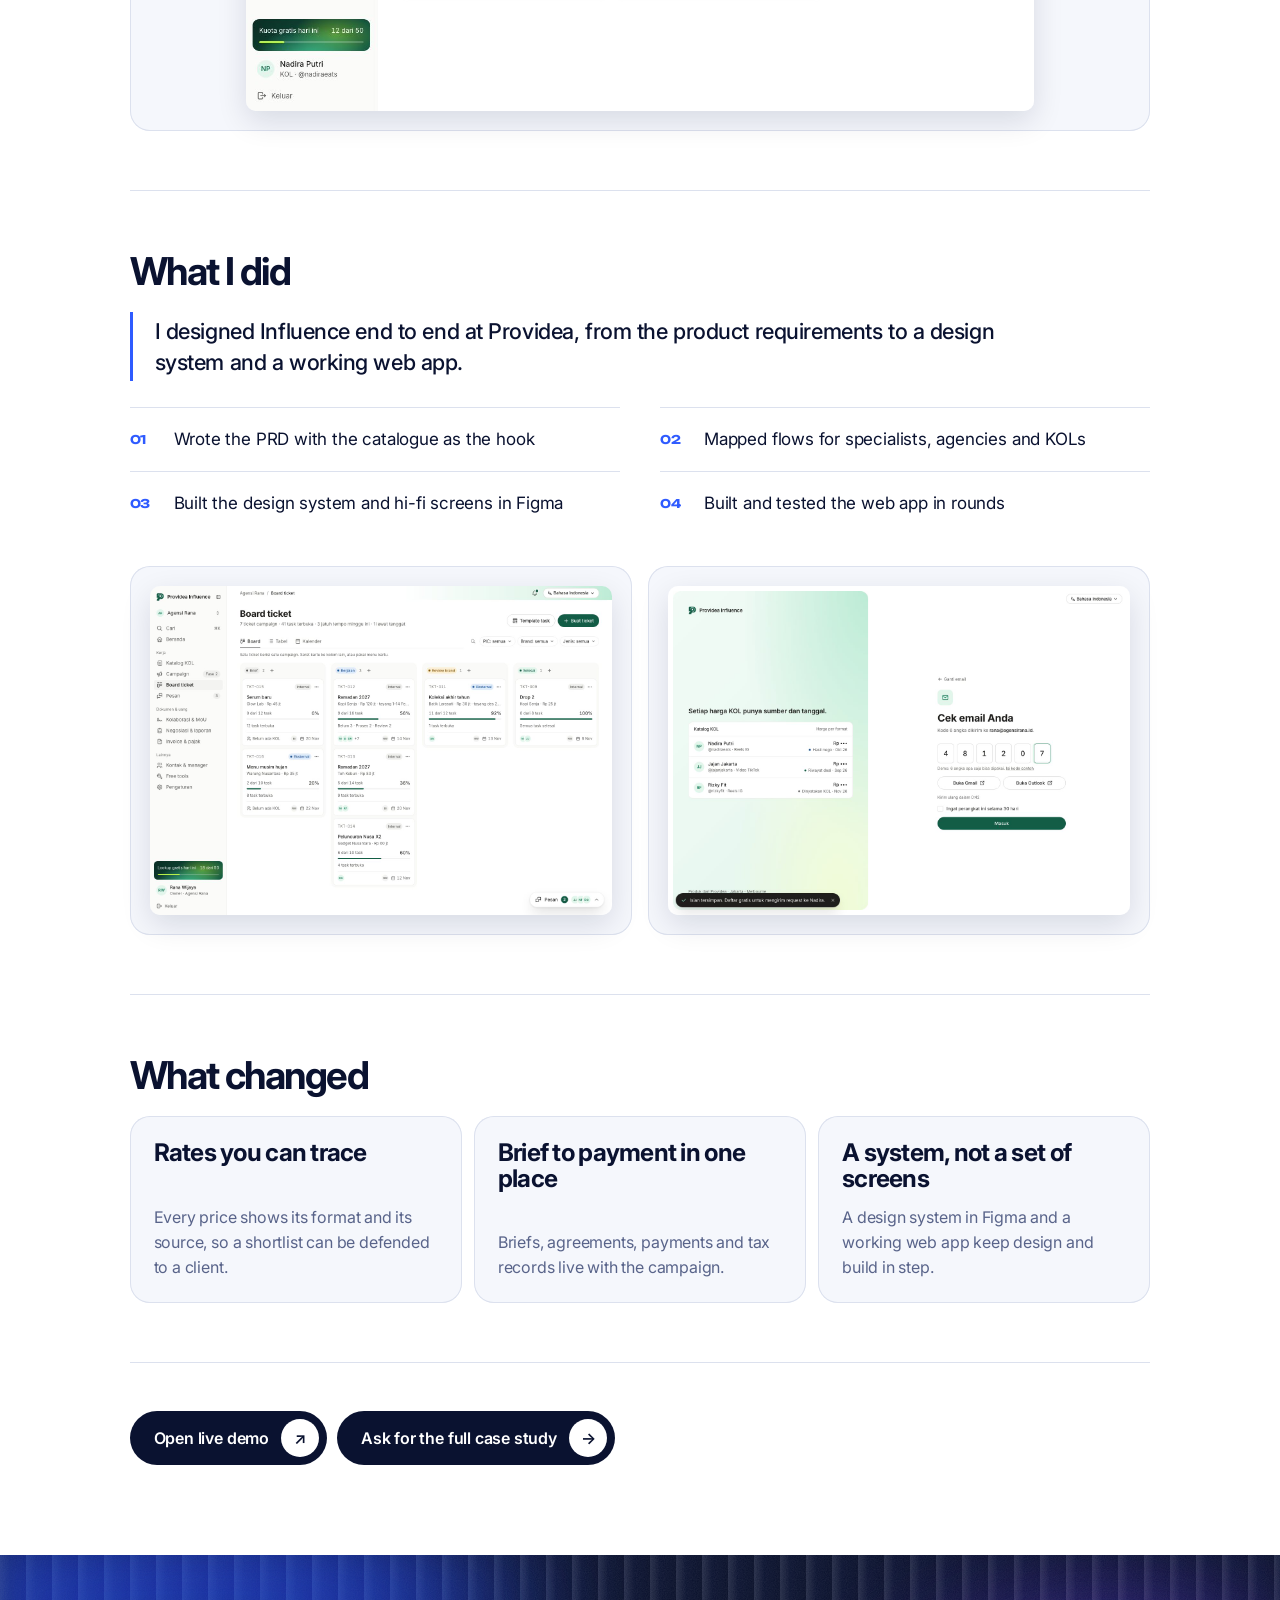
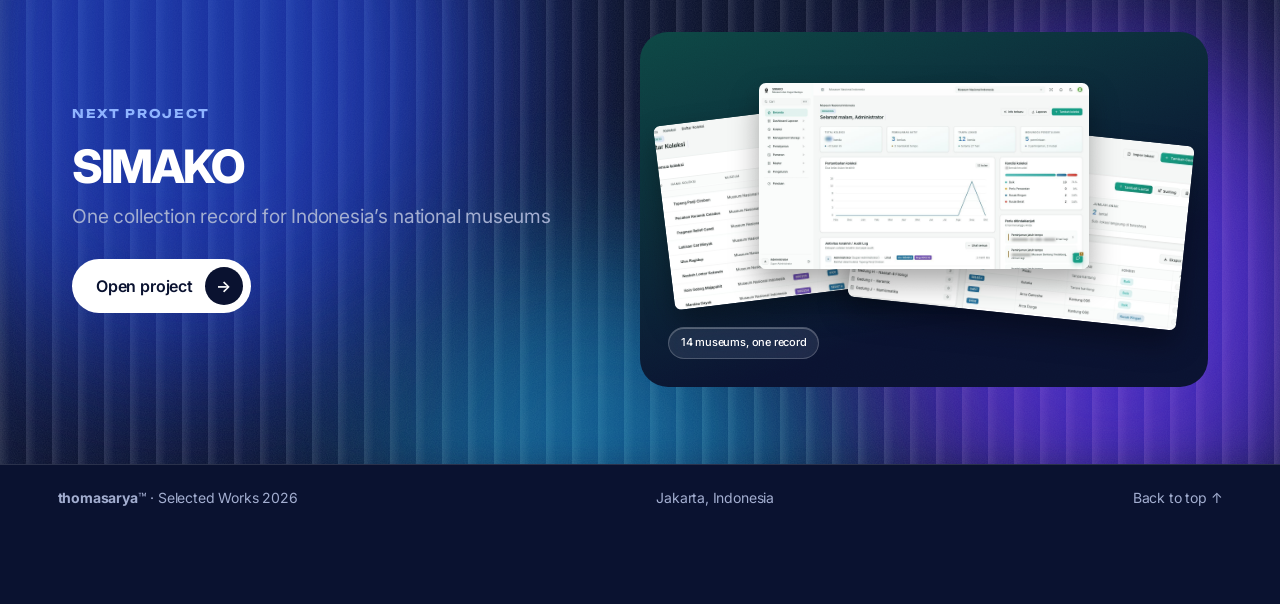
==== commit 680376de: "Project page: smaller title, single reading column, pictures between the text Co-Authored-By: Claude" ====
--- a/work.html
+++ b/work.html
@@ -41,48 +41,44 @@
   const p = D.projects[i], n = D.projects[(i + 1) % D.projects.length];
   document.title = `${p.name} · Thomas Arya`;
   const mail = `mailto:aquinasarya@gmail.com?subject=${encodeURIComponent('Case study request: ' + p.name)}`;
-  const shots = p.imgs.length
-    ? `<div class="shots${p.five ? ' five' : ''}">${p.imgs.map((s, j) => `<figure class="reveal"><button type="button" class="zoom" data-src="img/${s}.jpg" aria-label="View ${esc(p.name)} screen ${j + 1} full screen"><img src="img/${s}.jpg" alt="${esc(p.name)} screen ${j + 1}" loading="lazy"></button></figure>`).join('')}</div>`
-    : `<div class="locked reveal"><p class="kick" style="margin:0">Under confidentiality</p><h3>Screens, flows and the design system are shared in a private walkthrough.</h3><p>This is client work. I can show the real modules, the information architecture before and after, and the component library on a call.</p><a class="btn btn-ink" href="${mail}"><span>Request a walkthrough</span><i aria-hidden="true">→</i></a></div>`;
+  const fig = (src, alt, cap) => `<figure class="pfig reveal"><button type="button" class="zoom" data-src="img/${src}.jpg" aria-label="View ${esc(alt)} full screen"><img src="img/${src}.jpg" alt="${esc(alt)}" loading="lazy"></button>${cap ? `<figcaption>${esc(cap)}</figcaption>` : ''}</figure>`;
+  const figs = (list, from) => list.length ? `<div class="pfigs n${Math.min(list.length, 3)}">${list.map((x, j) => fig(x, `${p.name} screen ${from + j + 1}`)).join('')}</div>` : '';
+  const im = p.imgs, lead = im.slice(0, 1), mid = im.slice(1, 3), rest = im.slice(3);
+  const locked = `<div class="locked reveal"><p class="kick" style="margin:0">Under confidentiality</p><h3>Screens, flows and the design system are shared in a private walkthrough.</h3><p>This is client work. I can show the real modules, the information architecture before and after, and the component library on a call.</p><a class="btn btn-ink" href="${mail}"><span>Request a walkthrough</span><i aria-hidden="true">→</i></a></div>`;
   document.getElementById('page').innerHTML = `
-  <section class="phero">${FX}
-    <p class="kick" style="color:rgba(255,255,255,.75)">${esc(p.type)} · ${esc(p.year)} · ${String(i + 1).padStart(2, '0')} / ${D.projects.length}</p>
-    <h1>${esc(p.name)}</h1>
-    <p class="sub">${esc(p.sub)}</p>
-    ${cover(p)}
-  </section>
-  <div class="pmeta">
-    <div><small>Role</small><b>${esc(p.role)}</b></div>
-    <div><small>Timeline</small><b>${esc(p.time)}</b></div>
-    <div><small>Field</small><b>${esc(p.field)}</b></div>
-    <div><small>Link</small><b>${p.url ? `<a href="${esc(p.url)}" target="_blank" rel="noopener">${esc(p.cta)} ↗</a>` : `<a href="${mail}">Case study on request</a>`}</b></div>
-  </div>
-  <section class="section"><div class="pgrid">
-    <div><p class="kick">The project</p><h2>What it is</h2></div>
-    <div class="reveal"><p class="plead">${esc(p.about)}</p></div>
-  </div></section>
-  <section class="section tint"><div class="pgrid">
-    <div><p class="kick">My role</p><h2>What I did</h2></div>
-    <div class="reveal"><p class="plead">${esc(p.statement)}</p>
-      <ol class="steps">${p.steps.map((s, j) => `<li><span>0${j + 1}</span>${esc(s)}</li>`).join('')}</ol></div>
-  </div></section>
-  <section class="section dark" style="overflow:hidden;isolation:isolate">${FX}
-    <div class="section-head" style="position:relative;z-index:1"><p class="kick">Impact</p><h2>What <em>changed.</em></h2></div>
-    <div class="impact">${p.impacts.map((x) => `<article class="glass reveal"><b>${esc(x[0])}</b><p>${esc(x[1])}</p></article>`).join('')}</div>
-  </section>
-  ${p.yt ? `<section class="section"><div class="section-head"><p class="kick">Video</p><h2>See it <em>in use.</em></h2></div><div class="reveal">${player(p.yt, p.ytStart, '', p.ytPoster)}</div></section>` : ''}
-  ${p.vids ? `<section class="section"><div class="section-head"><p class="kick">Video</p><h2>See it <em>in use.</em></h2></div><div class="vids">${p.vids.map((v, j) => `<figure class="reveal${j === 0 ? ' big' : ''}"><video src="media/${v[0]}.mp4" poster="media/${v[0]}.jpg" ${j === 0 ? 'autoplay' : 'controls preload="none"'} muted loop playsinline></video><figcaption>${esc(v[1])}</figcaption></figure>`).join('')}</div></section>` : ''}
-  <section class="section"${p.yt || p.vids ? ' style="padding-top:0"' : ''}>
-    <div class="section-head"><p class="kick">Selected screens</p><h2>A closer <em>look.</em></h2></div>
-    ${p.shotsNote ? `<p class="shots-note">${esc(p.shotsNote)}</p>` : ''}
-    ${shots}
-    ${p.stills ? `<div class="shots two" style="margin-top:16px">${p.stills.map((s) => `<figure class="reveal"><button type="button" class="zoom" data-src="img/${s}.jpg" aria-label="View full screen"><img src="img/${s}.jpg" alt="${esc(p.name)} video still" loading="lazy"></button></figure>`).join('')}</div><p class="shots-note" style="margin:14px 0 0">Stills from the video.</p>` : ''}
-    <div style="display:flex;gap:10px;flex-wrap:wrap;margin-top:32px">
+  <article class="pw">
+    <a class="pback" href="index.html#work"><span aria-hidden="true">←</span> Back to all work</a>
+    <div class="pcover reveal">${cover(p)}</div>
+    <header class="phead">
+      <h1>${esc(p.name)}</h1>
+      <p class="sub">${esc(p.sub)}</p>
+      <div class="ptags"><span>My role: <b>${esc(p.role)}</b></span><span>${esc(p.type)}</span><span>${esc(p.field)}</span><span>${esc(p.time)}</span></div>
+    </header>
+    <section class="pblock">
+      <h2>What it is</h2>
+      <p>${esc(p.about)}</p>
+      ${p.shotsNote ? `<p class="pnote">${esc(p.shotsNote)}</p>` : ''}
+      ${im.length ? figs(lead, 0) : locked}
+    </section>
+    <section class="pblock">
+      <h2>What I did</h2>
+      <blockquote>${esc(p.statement)}</blockquote>
+      <ol class="steps">${p.steps.map((s, j) => `<li><span>0${j + 1}</span>${esc(s)}</li>`).join('')}</ol>
+      ${figs(mid, 1)}
+    </section>
+    <section class="pblock">
+      <h2>What changed</h2>
+      <div class="impact">${p.impacts.map((x) => `<article class="reveal"><b>${esc(x[0])}</b><p>${esc(x[1])}</p></article>`).join('')}</div>
+    </section>
+    ${p.yt ? `<section class="pblock"><h2>See it in use</h2><div class="reveal">${player(p.yt, p.ytStart, '', p.ytPoster)}</div></section>` : ''}
+    ${p.vids ? `<section class="pblock"><h2>See it in use</h2><div class="vids">${p.vids.map((v, j) => `<figure class="reveal${j === 0 ? ' big' : ''}"><video src="media/${v[0]}.mp4" poster="media/${v[0]}.jpg" ${j === 0 ? 'autoplay' : 'controls preload="none"'} muted loop playsinline></video><figcaption>${esc(v[1])}</figcaption></figure>`).join('')}</div></section>` : ''}
+    ${rest.length || p.stills ? `<section class="pblock"><h2>More screens</h2>${figs(rest, 3)}${p.stills ? `<div class="pfigs n2">${p.stills.map((x) => fig(x, p.name + ' video still')).join('')}</div><p class="pnote">Stills from the video.</p>` : ''}</section>` : ''}
+    <div class="pcta">
       ${p.url ? `<a class="btn btn-ink" href="${esc(p.url)}" target="_blank" rel="noopener"><span>${esc(p.cta)}</span><i aria-hidden="true">↗</i></a>` : ''}
       <a class="btn btn-ink" href="${mail}"><span>Ask for the full case study</span><i aria-hidden="true">→</i></a>
     </div>
-  </section>
-  <section class="section dark" style="overflow:hidden;isolation:isolate">${FX}
+  </article>
+  <section class="section dark pnext-band" style="overflow:hidden;isolation:isolate">${FX}
     <div class="pnext">
       <div><p class="kick">Next project</p><h2>${esc(n.name)}</h2><p class="section-sub" style="margin:0 0 28px">${esc(n.sub)}</p>
         <a class="btn" href="work.html?k=${n.id}"><span>Open project</span><i aria-hidden="true">→</i></a></div>
--- a/style.css
+++ b/style.css
@@ -38,7 +38,8 @@
 .loader.out{opacity:0;transform:scale(1.04);pointer-events:none}
 .loader canvas{width:min(92vw,900px);height:auto;display:block}
 .loader-bar{width:min(60vw,260px);height:9px;border-radius:99px;background:rgba(255,255,255,.1);overflow:hidden}
-.loader-bar i{display:block;height:100%;width:0;border-radius:99px;background-color:var(--lime);background-image:repeating-linear-gradient(135deg,rgba(10,18,48,.85) 0,rgba(10,18,48,.85) 2px,transparent 2px,transparent 6px);background-size:17px 17px;animation:fill 1.9s .2s var(--ease) forwards,stripes .6s linear infinite}
+.loader-bar i{display:block;height:100%;width:0;border-radius:99px;background-color:var(--lime);background-image:repeating-linear-gradient(135deg,rgba(10,18,48,.85) 0,rgba(10,18,48,.85) 2px,transparent 2px,transparent 6px);background-size:17px 17px;animation:stripes .6s linear infinite}
+.loader.go .loader-bar i{animation:fill 1.1s var(--ease) forwards,stripes .6s linear infinite}
 .loader-status{font-family:var(--cap);font-weight:700;font-size:11px;letter-spacing:.16em;text-transform:uppercase;color:var(--d1)}
 @keyframes fill{to{width:100%}}
 @keyframes stripes{to{background-position:17px 0}}
@@ -372,3 +373,37 @@
 .lb-count{position:absolute;left:50%;bottom:20px;transform:translateX(-50%);font-size:14px;color:rgba(255,255,255,.75)}
 .lightbox.single .lb-prev,.lightbox.single .lb-next,.lightbox.single .lb-count{display:none}
 .c-influence .chip{background:var(--navy);color:#fff;border:1px solid rgba(255,255,255,.3);box-shadow:0 1cqw 3cqw rgba(0,0,0,.35);font-weight:600}
+
+/* Project page v2: one reading column, cover first, pictures between the text */
+.pw{max-width:1136px;margin:0 auto;padding:28px var(--pad) clamp(56px,7vw,96px)}
+.pback{display:inline-flex;gap:8px;align-items:center;font-size:15px;font-weight:500;color:var(--l2);margin-bottom:22px}
+.pback:hover{color:var(--navy)}
+.pcover .cov{aspect-ratio:16/8;border-radius:var(--r)}
+.phead{padding:clamp(28px,3.4vw,44px) 0 clamp(28px,3.4vw,44px);border-bottom:1px solid var(--line-l)}
+.phead h1{font-size:clamp(32px,4.6vw,60px);font-weight:700;letter-spacing:-.045em;line-height:1.05}
+.phead .sub{font-size:clamp(17px,1.5vw,20px);color:var(--l2);line-height:1.5;margin-top:14px;max-width:44em}
+.ptags{display:flex;flex-wrap:wrap;gap:8px;margin-top:22px}
+.ptags span{font-size:14px;padding:7px 14px;border-radius:999px;background:var(--paper);box-shadow:inset 0 0 0 1px var(--line-l);color:var(--l2)}
+.ptags b{font-weight:600;color:var(--navy)}
+.pblock{padding:clamp(36px,4.6vw,64px) 0;border-bottom:1px solid var(--line-l)}
+.pblock>h2{font-size:clamp(26px,3vw,40px);font-weight:700;letter-spacing:-.04em;line-height:1.1;margin-bottom:20px}
+.pblock>p{font-size:18px;line-height:1.65;max-width:50em}
+.pblock .pnote{font-size:15px;color:var(--l2);margin-top:14px}
+.pblock blockquote{margin:0;padding:4px 0 4px 22px;border-left:3px solid var(--blue);font-size:clamp(19px,1.7vw,24px);font-weight:500;letter-spacing:-.02em;line-height:1.4;max-width:42em}
+.pblock .steps{margin-top:26px}
+.pfigs{display:grid;gap:16px;margin-top:32px}
+.pfigs.n2{grid-template-columns:1fr 1fr}.pfigs.n3{grid-template-columns:repeat(3,1fr)}
+.pfig{margin:0;border-radius:20px;background:var(--paper);box-shadow:inset 0 0 0 1px var(--line-l);padding:clamp(12px,1.6vw,24px);display:flex;flex-direction:column;justify-content:center}
+.pfig .zoom{all:unset;display:block;cursor:zoom-in;text-align:center}
+.pfig img{max-width:100%;max-height:560px;width:auto;margin:0 auto;border-radius:10px;box-shadow:0 10px 30px rgba(10,18,48,.12)}
+.pfigs.n2 .pfig img,.pfigs.n3 .pfig img{max-height:360px}
+.pfig figcaption{font-size:14px;color:var(--l2);margin-top:12px;text-align:center}
+.pw .impact article{background:var(--paper);box-shadow:inset 0 0 0 1px var(--line-l);min-height:0;gap:14px;padding:24px;border-radius:20px}
+.pw .impact b{font-size:clamp(20px,1.9vw,26px);letter-spacing:-.03em}
+.pw .impact p{color:var(--l2);font-size:16px}
+.pw .locked{margin-top:32px}
+.pcta{display:flex;gap:10px;flex-wrap:wrap;padding-top:clamp(32px,4vw,48px)}
+.pnext-band{padding-top:clamp(48px,6vw,84px);padding-bottom:clamp(48px,6vw,84px)}
+.pnext-band .pnext{max-width:1136px;margin:0 auto}
+.pnext-band h2{font-size:clamp(28px,3.6vw,48px);letter-spacing:-.045em;margin-bottom:14px}
+@media(max-width:760px){.pfigs.n2,.pfigs.n3{grid-template-columns:1fr}.pfig img,.pfigs .pfig img{max-height:none}}
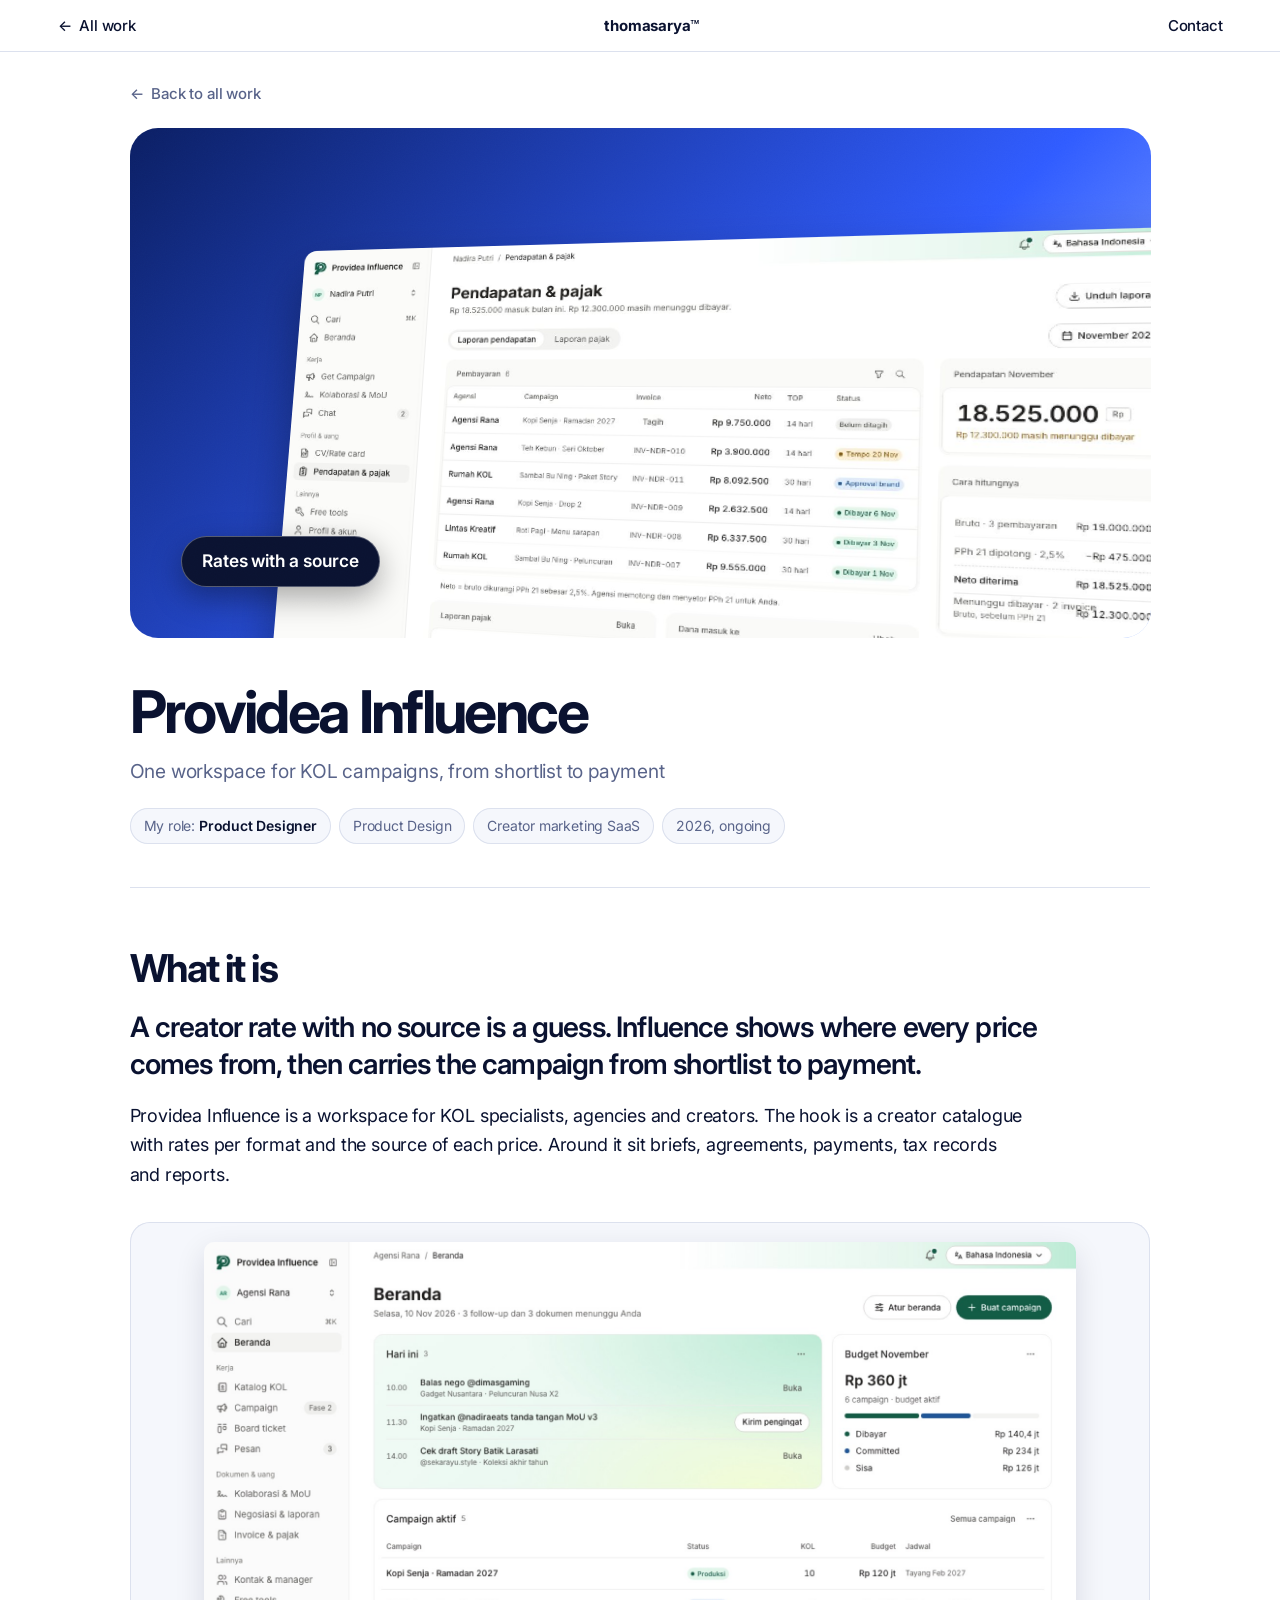
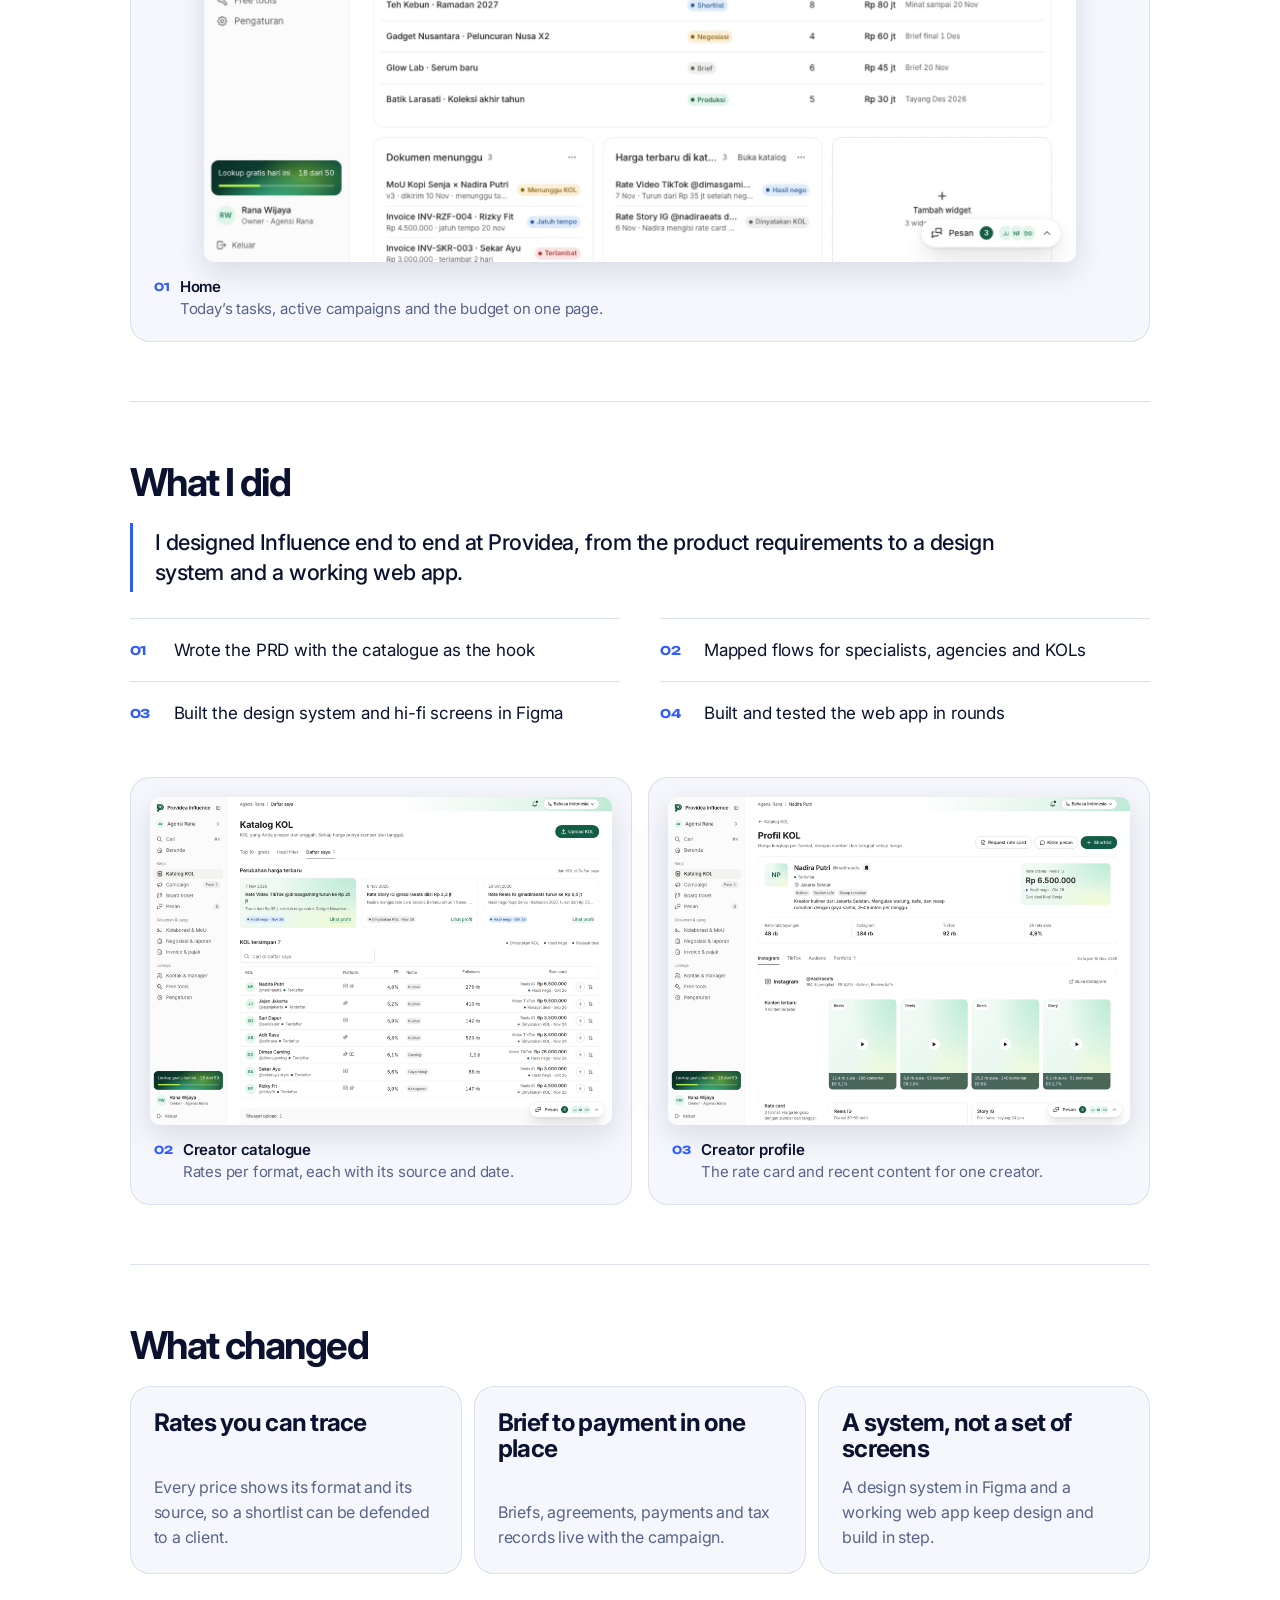
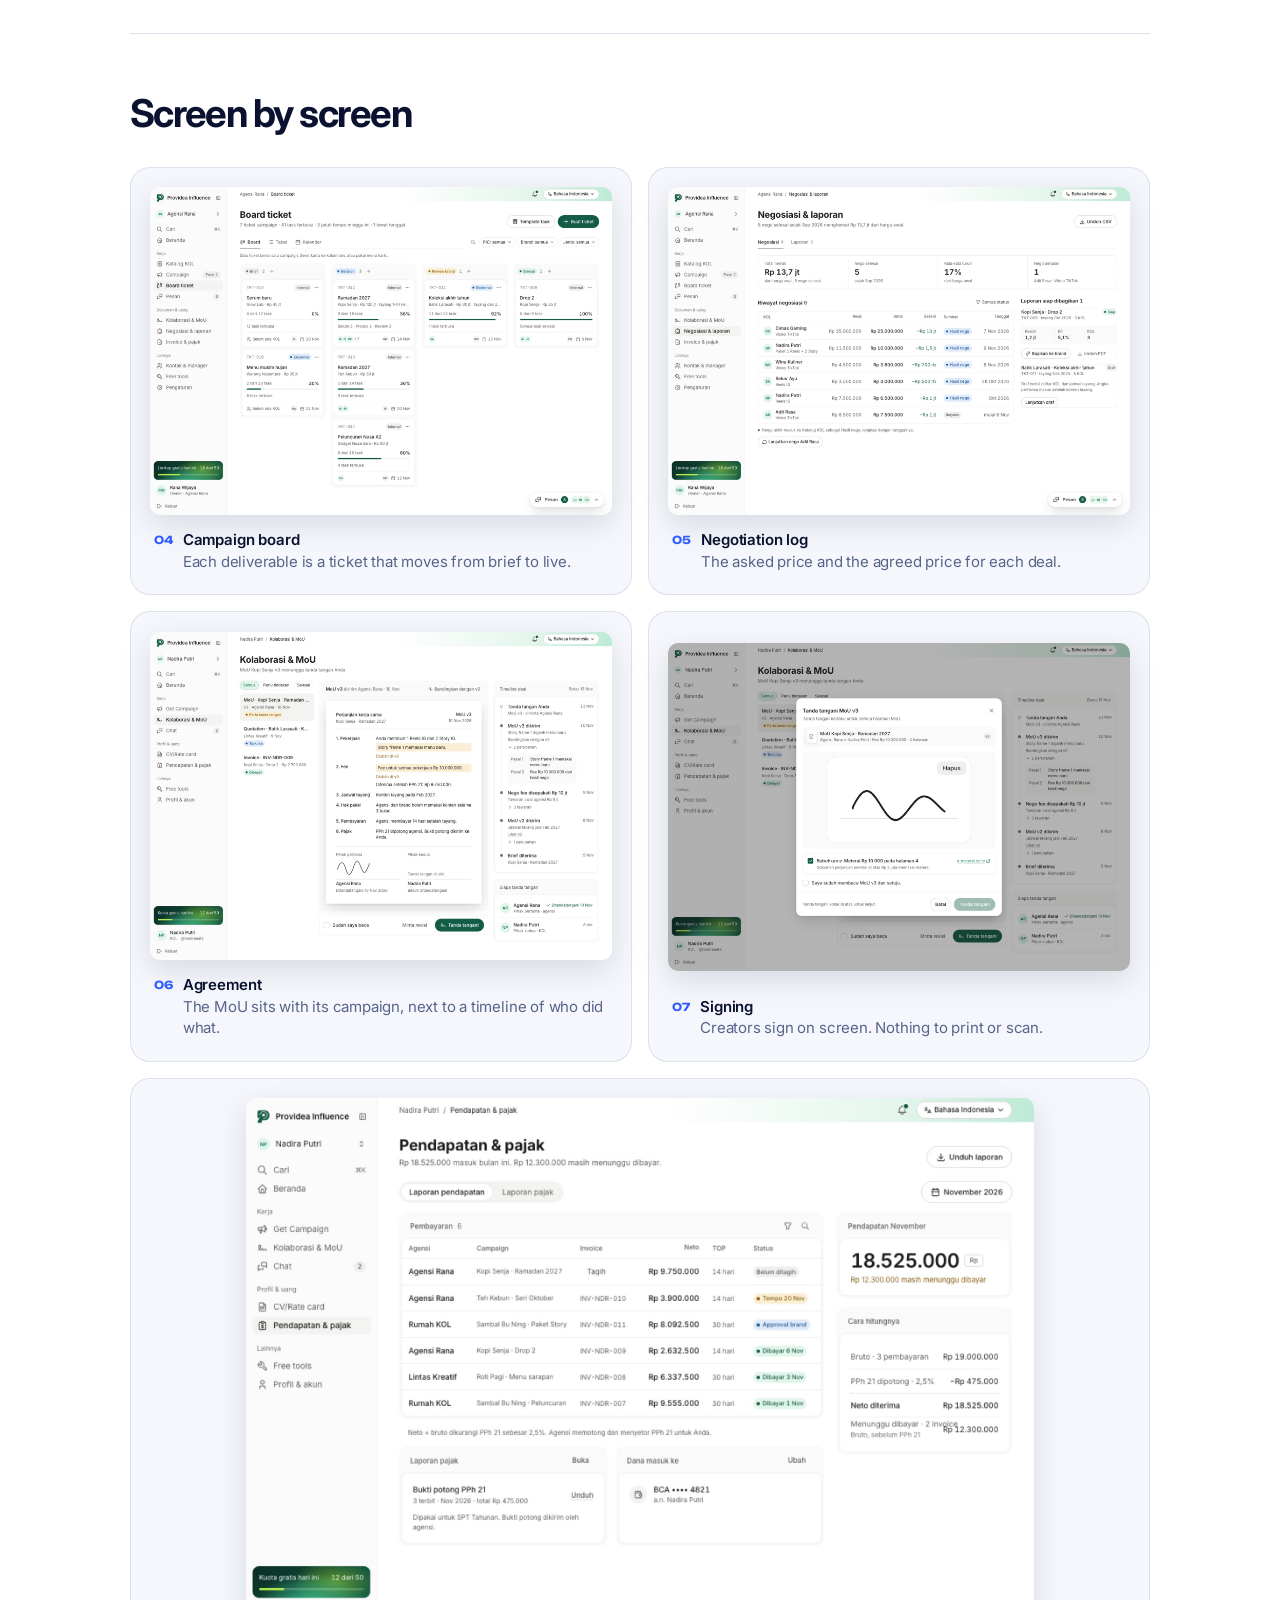
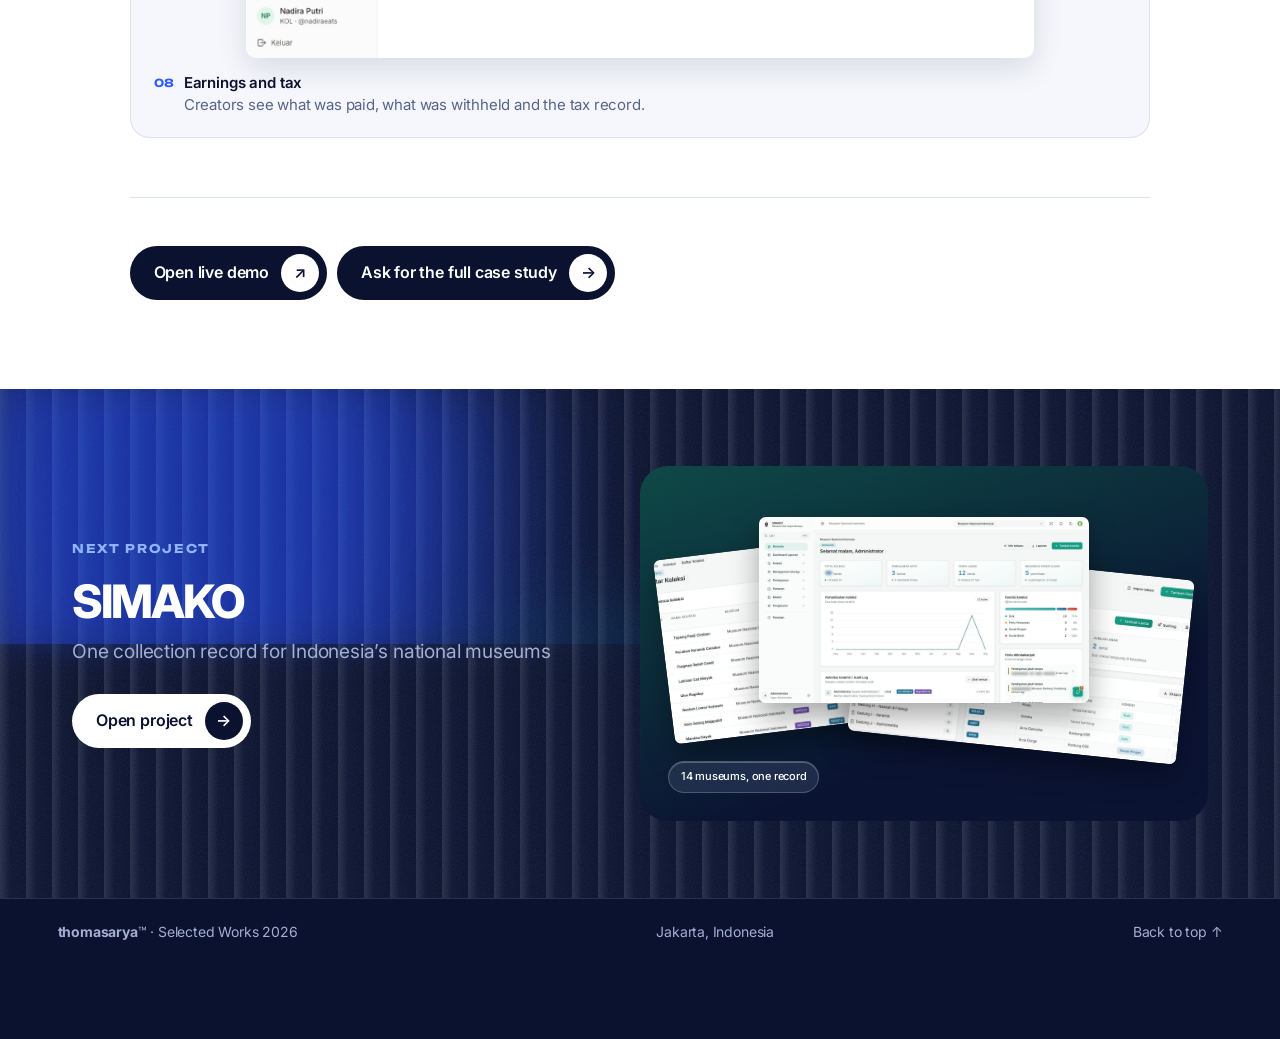
==== commit c004e177: "Project pages: captioned screens for five solutions, opening lines, six Telkomsel redraws, new Jalan" ====
--- a/work.html
+++ b/work.html
@@ -41,12 +41,13 @@
   const p = D.projects[i], n = D.projects[(i + 1) % D.projects.length];
   document.title = `${p.name} · Thomas Arya`;
   const mail = `mailto:aquinasarya@gmail.com?subject=${encodeURIComponent('Case study request: ' + p.name)}`;
-  const fig = (src, alt, cap) => `<figure class="pfig reveal"><button type="button" class="zoom" data-src="img/${src}.jpg" aria-label="View ${esc(alt)} full screen"><img src="img/${src}.jpg" alt="${esc(alt)}" loading="lazy"></button>${cap ? `<figcaption>${esc(cap)}</figcaption>` : ''}</figure>`;
-  const figs = (list, from) => list.length ? `<div class="pfigs n${Math.min(list.length, 3)}">${list.map((x, j) => fig(x, `${p.name} screen ${from + j + 1}`)).join('')}</div>` : '';
-  const im = p.imgs, lead = im.slice(0, 1), mid = im.slice(1, 3), rest = im.slice(3);
+  // A shot is a file name, or [file, title, caption]
+  const fig = (x, alt, n) => { const src = Array.isArray(x) ? x[0] : x, t = Array.isArray(x) ? x[1] : '', c = Array.isArray(x) ? x[2] : ''; return `<figure class="pfig reveal"><button type="button" class="zoom" data-src="img/${src}.jpg" aria-label="View ${esc(t || alt)} full screen"><img src="img/${src}.jpg" alt="${esc(t || alt)}" loading="lazy"></button>${t ? `<figcaption><span>${String(n).padStart(2, '0')}</span><b>${esc(t)}</b>${esc(c)}</figcaption>` : ''}</figure>`; };
+  const figs = (list, from, cols) => list.length ? `<div class="pfigs n${cols || Math.min(list.length, 3)}">${list.map((x, j) => fig(x, `${p.name} screen ${from + j + 1}`, from + j + 1)).join('')}</div>` : '';
+  const im = p.shots || p.imgs, ph = p.phone, lead = im.slice(0, ph ? 3 : 1), mid = im.slice(ph ? 3 : 1, ph ? 5 : 3), rest = im.slice(ph ? 5 : 3);
   const locked = `<div class="locked reveal"><p class="kick" style="margin:0">Under confidentiality</p><h3>Screens, flows and the design system are shared in a private walkthrough.</h3><p>This is client work. I can show the real modules, the information architecture before and after, and the component library on a call.</p><a class="btn btn-ink" href="${mail}"><span>Request a walkthrough</span><i aria-hidden="true">→</i></a></div>`;
   document.getElementById('page').innerHTML = `
-  <article class="pw">
+  <article class="pw${p.phone ? ' phone' : ''}">
     <a class="pback" href="index.html#work"><span aria-hidden="true">←</span> Back to all work</a>
     <div class="pcover reveal">${cover(p)}</div>
     <header class="phead">
@@ -56,6 +57,7 @@
     </header>
     <section class="pblock">
       <h2>What it is</h2>
+      ${p.hook ? `<p class="phook">${esc(p.hook)}</p>` : ''}
       <p>${esc(p.about)}</p>
       ${p.shotsNote ? `<p class="pnote">${esc(p.shotsNote)}</p>` : ''}
       ${im.length ? figs(lead, 0) : locked}
@@ -64,7 +66,7 @@
       <h2>What I did</h2>
       <blockquote>${esc(p.statement)}</blockquote>
       <ol class="steps">${p.steps.map((s, j) => `<li><span>0${j + 1}</span>${esc(s)}</li>`).join('')}</ol>
-      ${figs(mid, 1)}
+      ${figs(mid, lead.length)}
     </section>
     <section class="pblock">
       <h2>What changed</h2>
@@ -72,7 +74,7 @@
     </section>
     ${p.yt ? `<section class="pblock"><h2>See it in use</h2><div class="reveal">${player(p.yt, p.ytStart, '', p.ytPoster)}</div></section>` : ''}
     ${p.vids ? `<section class="pblock"><h2>See it in use</h2><div class="vids">${p.vids.map((v, j) => `<figure class="reveal${j === 0 ? ' big' : ''}"><video src="media/${v[0]}.mp4" poster="media/${v[0]}.jpg" ${j === 0 ? 'autoplay' : 'controls preload="none"'} muted loop playsinline></video><figcaption>${esc(v[1])}</figcaption></figure>`).join('')}</div></section>` : ''}
-    ${rest.length || p.stills ? `<section class="pblock"><h2>More screens</h2>${figs(rest, 3)}${p.stills ? `<div class="pfigs n2">${p.stills.map((x) => fig(x, p.name + ' video still')).join('')}</div><p class="pnote">Stills from the video.</p>` : ''}</section>` : ''}
+    ${rest.length || p.stills ? `<section class="pblock"><h2>${p.shots ? 'Screen by screen' : 'More screens'}</h2>${figs(rest, lead.length + mid.length, ph ? 3 : p.shots ? 2 : 0)}${p.stills ? `<div class="pfigs n2">${p.stills.map((x) => fig(x, p.name + ' video still', 0)).join('')}</div><p class="pnote">Stills from the video.</p>` : ''}</section>` : ''}
     <div class="pcta">
       ${p.url ? `<a class="btn btn-ink" href="${esc(p.url)}" target="_blank" rel="noopener"><span>${esc(p.cta)}</span><i aria-hidden="true">↗</i></a>` : ''}
       <a class="btn btn-ink" href="${mail}"><span>Ask for the full case study</span><i aria-hidden="true">→</i></a>
--- a/style.css
+++ b/style.css
@@ -129,10 +129,14 @@
 .c-avp .w{z-index:3;font-size:22cqw;right:3cqw;bottom:-1.5cqw;color:transparent;-webkit-text-stroke:.3cqw #fff;text-shadow:0 1cqw 3cqw rgba(0,0,0,.4)}
 .c-avp .lock{left:5cqw;bottom:5cqw}
 .c-avp img:nth-child(1){--h:rotate(8deg) translateX(2cqw)} .c-avp img:nth-child(2){--h:rotate(-7deg) translateY(1cqw)} .c-avp img:nth-child(3){--h:rotate(0deg) scale(1.03)}
-.c-jalana{--bg:#07080F}
-.c-jalana img{inset:0;width:100%;height:100%;border-radius:0;object-position:50% 78%;transform:scale(1.55);transform-origin:50% 70%;box-shadow:none}
-.c-jalana::before{content:"";position:absolute;inset:0;z-index:1;background:linear-gradient(180deg,#07080F 8%,rgba(7,8,15,0) 55%)}
-.c-jalana .w{z-index:2;left:5cqw;top:4cqw;font:400 italic 19cqw/1 var(--serif);letter-spacing:-.02em}
+.c-jalana{--bg:radial-gradient(120% 90% at 78% 30%,#1B3A36 0%,#0B1512 46%,#07080F 100%)}
+.c-jalana img{width:17cqw;height:auto;border-radius:2.4cqw;box-shadow:0 3cqw 6cqw rgba(0,0,0,.55),0 0 0 .5cqw #1b1b1b}
+.c-jalana img:nth-of-type(1){left:46cqw;top:14cqw;transform:rotate(-7deg);opacity:.9}
+.c-jalana img:nth-of-type(2){left:81cqw;top:12cqw;transform:rotate(7deg);opacity:.9}
+.c-jalana img:nth-of-type(3){left:70cqw;top:7cqw;transform:rotate(3deg)}
+.c-jalana img:nth-of-type(4){left:58cqw;top:5cqw;transform:rotate(-2deg);z-index:2}
+.c-jalana .w{z-index:3;left:5cqw;top:6cqw;font:400 italic 15cqw/1 var(--serif);letter-spacing:-.02em}
+.c-jalana .chip{left:5cqw;bottom:5cqw}
 .c-abhitek{--bg:#F6C61A;color:#151203}
 .c-abhitek img:nth-child(1){width:62cqw;aspect-ratio:1520/1080;left:5cqw;top:10cqw;transform:rotate(-3deg)}
 .c-abhitek img:nth-child(2){width:21cqw;aspect-ratio:738/1600;right:7cqw;top:6cqw;border-radius:2.6cqw;border:.7cqw solid #151203;transform:rotate(5deg)}
@@ -181,7 +185,7 @@
 .wcard:hover .cov img{transform:var(--h,scale(1.04))}
 .c-influence img{--h:perspective(1400px) rotateY(-10deg) rotateX(5deg) rotate(1deg)}
 .c-simako img:nth-child(1){--h:rotate(-11deg) translateX(-2cqw)} .c-simako img:nth-child(2){--h:rotate(10deg) translateX(2cqw)} .c-simako img:nth-child(3){--h:translateY(-1.5cqw)}
-.c-jalana img{--h:scale(1.7)} .c-abhitek img:nth-child(1){--h:rotate(-1deg)} .c-abhitek img:nth-child(2){--h:rotate(9deg) translateY(-1cqw)}
+.c-abhitek img:nth-child(1){--h:rotate(-1deg)} .c-abhitek img:nth-child(2){--h:rotate(9deg) translateY(-1cqw)}
 .c-muaraapp img:nth-of-type(1){--h:rotate(-1deg) scale(1.03)} .c-muaraapp img:nth-of-type(2){--h:rotate(10deg) translateY(-1cqw)} .c-repatriasi img:nth-child(1){--h:rotate(-13deg) translateX(-2cqw)} .c-repatriasi img:nth-child(2){--h:rotate(12deg) translateX(2cqw)} .c-repatriasi img:nth-child(3){--h:rotate(2deg) translateY(-1.5cqw)}
 .c-vinfast img:nth-of-type(1){--h:rotate(8deg) translateX(1cqw)} .c-vinfast img:nth-of-type(2){--h:rotate(-1deg) scale(1.04)} .c-albarsha img:nth-of-type(1){--h:translate(2cqw,-1cqw)} .c-albarsha img:nth-of-type(2){--h:translateY(-2cqw)} .c-cribl img:nth-of-type(1){--h:rotate(-8deg) translateX(-1cqw)} .c-cribl img:nth-of-type(2){--h:rotate(0deg) scale(1.04)}
 
@@ -407,3 +411,17 @@
 .pnext-band .pnext{max-width:1136px;margin:0 auto}
 .pnext-band h2{font-size:clamp(28px,3.6vw,48px);letter-spacing:-.045em;margin-bottom:14px}
 @media(max-width:760px){.pfigs.n2,.pfigs.n3{grid-template-columns:1fr}.pfig img,.pfigs .pfig img{max-height:none}}
+
+/* Project page v3: opening line and captioned screens */
+.pblock .phook{font-size:clamp(21px,2.2vw,30px);font-weight:600;letter-spacing:-.03em;line-height:1.3;max-width:34em;margin-bottom:18px;color:var(--navy)}
+.pfig{justify-content:flex-start}
+.pfig .zoom{flex:1;display:flex;align-items:center;justify-content:center}
+.pfig figcaption{display:grid;grid-template-columns:auto 1fr;column-gap:10px;text-align:left;font-size:15px;line-height:1.45;color:var(--l2);margin-top:14px;padding:0 4px 2px}
+.pfig figcaption span{grid-row:span 2;font-family:var(--cap);font-weight:700;font-size:11px;color:var(--blue);padding-top:4px}
+.pfig figcaption b{display:block;font-weight:600;color:var(--navy);letter-spacing:-.01em}
+.pfigs.n1 .pfig img{max-height:620px}
+.pfigs.n2 .pfig img{max-height:420px}
+.pfigs.n2 .pfig:last-child:nth-child(odd){grid-column:span 2}
+.pfigs.n2 .pfig:last-child:nth-child(odd) img{max-height:560px}
+.pw.phone .pfigs .pfig img{max-height:540px}
+.pw.phone .pfigs.n2{grid-template-columns:1fr 1fr}
